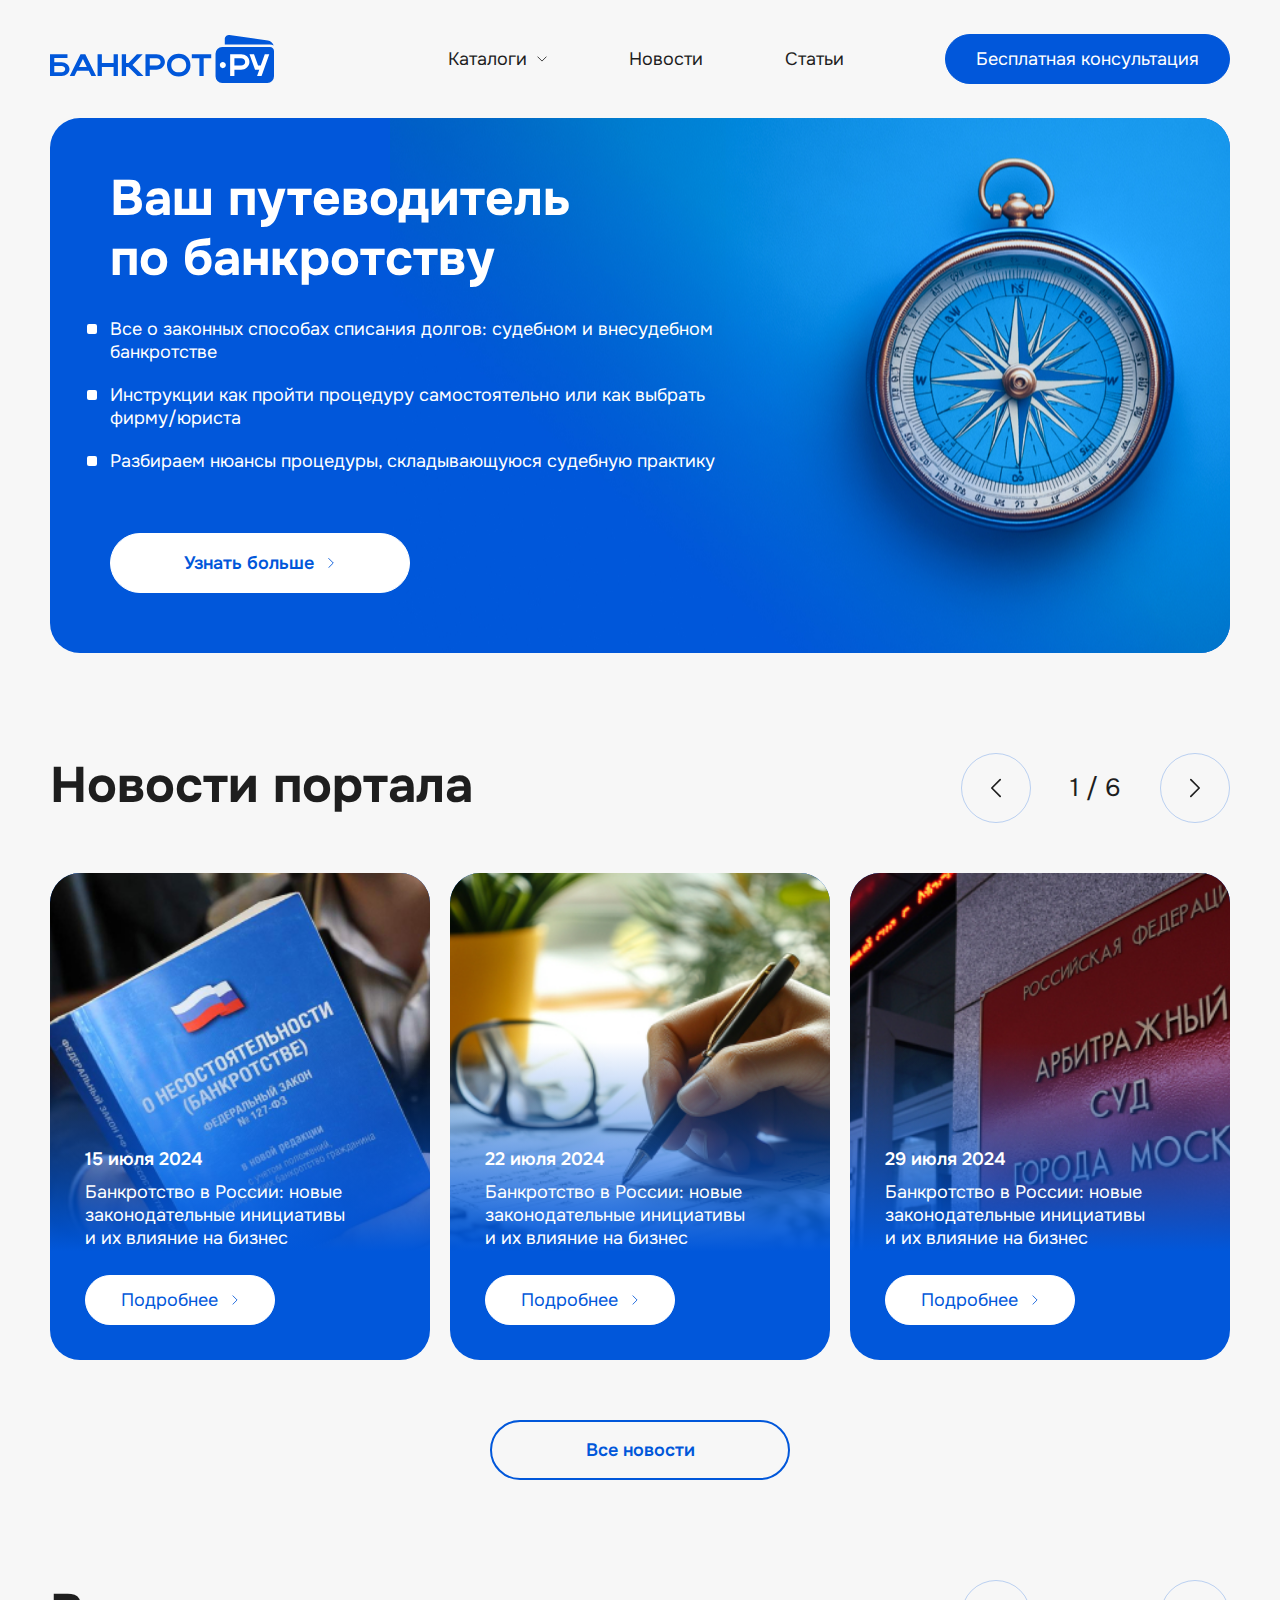
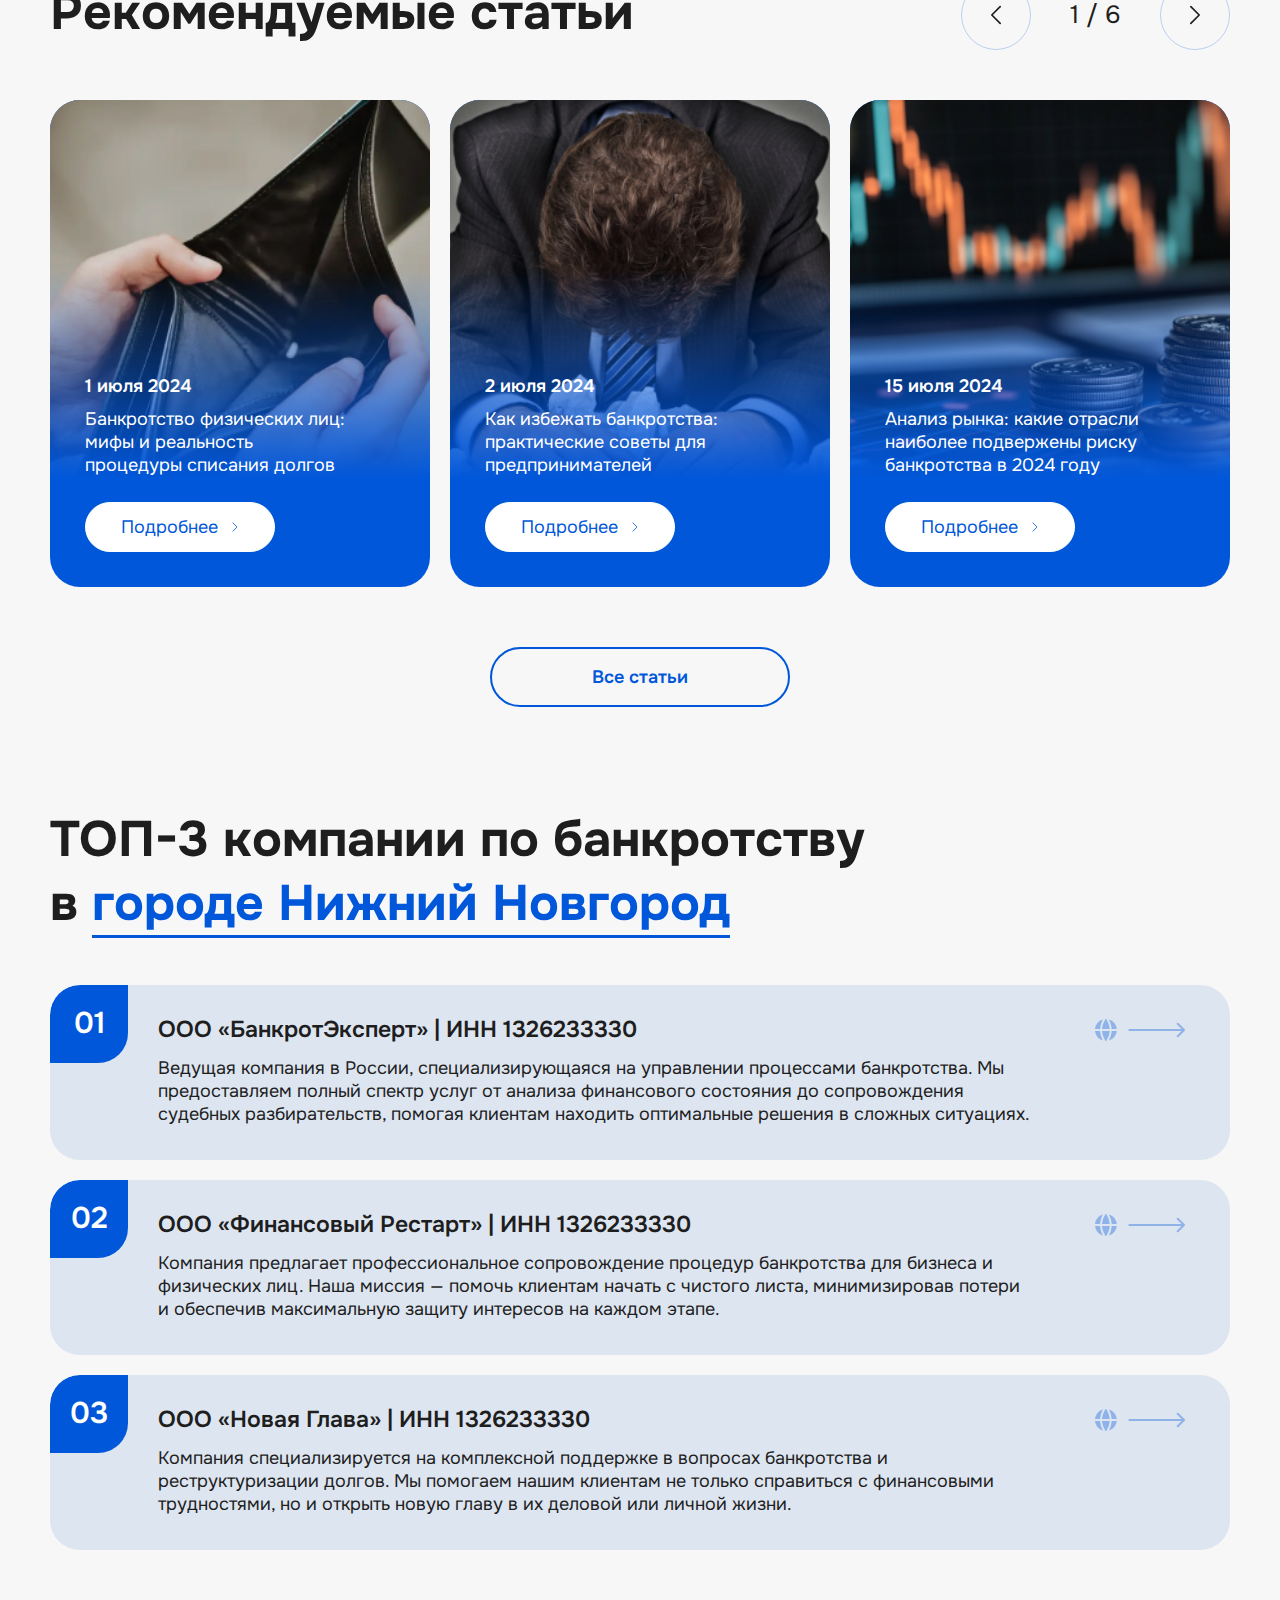
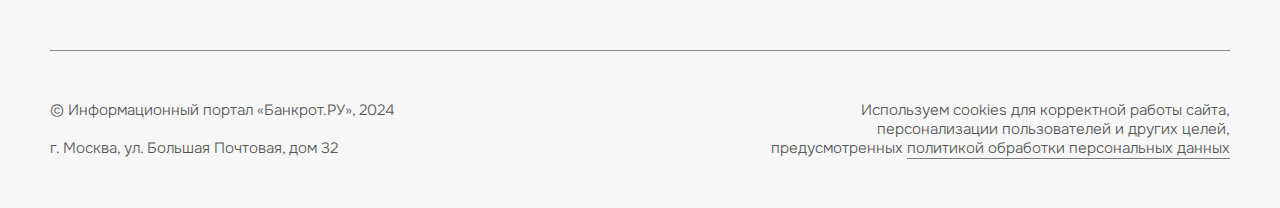
==== index.html @ 155f3187 "init: Initial commit" ====
<!DOCTYPE html>
<html lang="ru">

<head>
	<meta charset="UTF-8">
	<meta http-equiv="X-UA-Compatible" content="IE=edge">
	<meta name="viewport" content="width=device-width, initial-scale=1.0">
	<title>Банкрот РУ - Главная</title>
	<meta property="og:title" content="Банкрот РУ - Главная">
	<meta property="og:description" content="Описание">
	<meta property="og:url" content="/">
	<meta property="og:site_name" content="Банкрот РУ - Главная">
	<!-- favicon -->
	<link rel="apple-touch-icon" sizes="180x180" href="img/favicon/apple-touch-icon.png">
	<link rel="icon" type="image/png" sizes="32x32" href="img/favicon/favicon-32x32.png">
	<link rel="icon" type="image/png" sizes="16x16" href="img/favicon/favicon-16x16.png">
	<link rel="manifest" href="img/favicon/site.webmanifest">
	<link rel="mask-icon" href="img/favicon/safari-pinned-tab.svg" color="#5bbad5">
	<meta name="msapplication-TileColor" content="#ffffff">
	<meta name="theme-color" content="#ffffff">
	<!-- styles -->
	<link rel="stylesheet" href="css/vendor.min.css">
	<link rel="stylesheet" href="css/app.min.css">
</head>

<body>
	<!-- wrapper -->
	<div class="wrapper">
		<!-- header -->
		<header class="header" id="header">
			<div class="container">
				<div class="header__wrapper">
					<a href="index.html" class="header__logotype">
						<img src="img/logotype.svg" width="224" height="48" alt="БАНКРОТ РУ">
					</a>
					<nav class="nav header__nav">
						<ul class="nav__list">
							<li class="nav__item">
								<div class="nav__elem">
									<a href="#" class="nav__link">
										<span>Каталоги</span>
										<svg>
											<use xlink:href="img/sprite.svg#icon-caret"></use>
										</svg>
									</a>
									<div class="nav__dropdown">
										<ul class="nav__sublist">
											<li class="nav__subitem">
												<a href="#" class="nav__sublink">
													<span>Каталог фирм по банкротству</span>
													<svg>
														<use xlink:href="img/sprite.svg#icon-arrow-more"></use>
													</svg>
												</a>
											</li>
											<li class="nav__subitem">
												<a href="#" class="nav__sublink">
													<span>Каталог СРО по банкротству</span>
													<svg>
														<use xlink:href="img/sprite.svg#icon-arrow-more"></use>
													</svg>
												</a>
											</li>
											<li class="nav__subitem">
												<a href="#" class="nav__sublink">
													<span>Каталог арбитражных управляющих</span>
													<svg>
														<use xlink:href="img/sprite.svg#icon-arrow-more"></use>
													</svg>
												</a>
											</li>
										</ul>
									</div>
								</div>
							</li>
							<li class="nav__item ">
								<a href="news.html" class="nav__link">Новости</a>
							</li>
							<li class="nav__item ">
								<a href="articles.html" class="nav__link">Статьи</a>
							</li>
						</ul>
					</nav>
					<a href="#" class="header__btn btn btn--md">Бесплатная консультация</a>
					<button class="hamburger" id="hamburger-toggle" aria-label="Меню">
						<span class="hamburger__inner"></span>
						<span class="hamburger__inner"></span>
						<span class="hamburger__inner"></span>
					</button>
				</div>
			</div>
		</header>
		<!-- end of header -->
		<!-- content -->
		<div class="wrapper__content">
			<!-- main -->
			<section class="main" id="main">
				<div class="container">
					<div class="main__wrapper">
						<div class="main__body">
							<h1 class="main__heading">Ваш путеводитель <br>по банкротству</h1>
							<div class="main__list">
								<ul>
									<li>Все о законных способах списания долгов: судебном и внесудебном банкротстве</li>
									<li>Инструкции как пройти процедуру самостоятельно или как выбрать фирму/юриста</li>
									<li>Разбираем нюансы процедуры, складывающуюся судебную практику</li>
								</ul>
							</div>
							<a href="#" class="main__btn btn btn--white">
								<span>Узнать больше</span>
								<svg>
									<use xlink:href="img/sprite.svg#icon-arrow-next"></use>
								</svg>
							</a>
						</div>
						<picture class="main__bg">
							<img src="img/main-bg.jpg" alt="Image">
						</picture>
					</div>
				</div>
			</section>
			<!-- end of main -->
			<!-- portal news -->
			<section class="portal-news section-indent" id="portal-news">
				<div class="container">
					<div class="portal-news__slider">
						<div class="section-heading">
							<div class="section-heading__group">
								<h2 class="section-heading__title">Новости портала</h2>
							</div>
							<div class="section-heading__group">
								<div class="swiper-controls section-heading__controls">
									<button class="swiper-button-prev" aria-label="Назад">
										<svg class="swiper-button-icon">
											<use xlink:href="img/sprite.svg#icon-arrow-prev"></use>
										</svg>
									</button>
									<div class="swiper-pagination"></div>
									<button class="swiper-button-next" aria-label="Далее">
										<svg class="swiper-button-icon">
											<use xlink:href="img/sprite.svg#icon-arrow-next"></use>
										</svg>
									</button>
								</div>
							</div>
						</div>
						<div class="portal-news__slider-wrapper">
							<div class="swiper">
								<div class="swiper-wrapper">
									<div class="swiper-slide">
										<div class="portal-news-card portal-news__slide">
											<picture class="portal-news-card__img">
												<img src="img/news-01.jpg" alt="Image">
											</picture>
											<div class="portal-news-card__body">
												<span class="portal-news-card__date">15 июля 2024</span>
												<span class="portal-news-card__title">
													Банкротство в России: новые
													законодательные инициативы
													и их влияние на бизнес
												</span>
												<a href="#" class="portal-news-card__btn btn btn--md btn--white">
													<span>Подробнее</span>
													<svg>
														<use xlink:href="img/sprite.svg#icon-arrow-more"></use>
													</svg>
												</a>
											</div>
										</div>
									</div>
									<div class="swiper-slide">
										<div class="portal-news-card portal-news__slide">
											<picture class="portal-news-card__img">
												<img src="img/news-02.jpg" alt="Image">
											</picture>
											<div class="portal-news-card__body">
												<span class="portal-news-card__date">22 июля 2024</span>
												<span class="portal-news-card__title">
													Банкротство в России: новые
													законодательные инициативы
													и их влияние на бизнес
												</span>
												<a href="#" class="portal-news-card__btn btn btn--md btn--white">
													<span>Подробнее</span>
													<svg>
														<use xlink:href="img/sprite.svg#icon-arrow-more"></use>
													</svg>
												</a>
											</div>
										</div>
									</div>
									<div class="swiper-slide">
										<div class="portal-news-card portal-news__slide">
											<picture class="portal-news-card__img">
												<img src="img/news-03.jpg" alt="Image">
											</picture>
											<div class="portal-news-card__body">
												<span class="portal-news-card__date">29 июля 2024</span>
												<span class="portal-news-card__title">
													Банкротство в России: новые
													законодательные инициативы
													и их влияние на бизнес
												</span>
												<a href="#" class="portal-news-card__btn btn btn--md btn--white">
													<span>Подробнее</span>
													<svg>
														<use xlink:href="img/sprite.svg#icon-arrow-more"></use>
													</svg>
												</a>
											</div>
										</div>
									</div>
									<div class="swiper-slide">
										<div class="portal-news-card portal-news__slide">
											<picture class="portal-news-card__img">
												<img src="img/news-01.jpg" alt="Image">
											</picture>
											<div class="portal-news-card__body">
												<span class="portal-news-card__date">15 июля 2024</span>
												<span class="portal-news-card__title">
													Банкротство в России: новые
													законодательные инициативы
													и их влияние на бизнес
												</span>
												<a href="#" class="portal-news-card__btn btn btn--md btn--white">
													<span>Подробнее</span>
													<svg>
														<use xlink:href="img/sprite.svg#icon-arrow-more"></use>
													</svg>
												</a>
											</div>
										</div>
									</div>
									<div class="swiper-slide">
										<div class="portal-news-card portal-news__slide">
											<picture class="portal-news-card__img">
												<img src="img/news-02.jpg" alt="Image">
											</picture>
											<div class="portal-news-card__body">
												<span class="portal-news-card__date">22 июля 2024</span>
												<span class="portal-news-card__title">
													Банкротство в России: новые
													законодательные инициативы
													и их влияние на бизнес
												</span>
												<a href="#" class="portal-news-card__btn btn btn--md btn--white">
													<span>Подробнее</span>
													<svg>
														<use xlink:href="img/sprite.svg#icon-arrow-more"></use>
													</svg>
												</a>
											</div>
										</div>
									</div>
									<div class="swiper-slide">
										<div class="portal-news-card portal-news__slide">
											<picture class="portal-news-card__img">
												<img src="img/news-03.jpg" alt="Image">
											</picture>
											<div class="portal-news-card__body">
												<span class="portal-news-card__date">29 июля 2024</span>
												<span class="portal-news-card__title">
													Банкротство в России: новые
													законодательные инициативы
													и их влияние на бизнес
												</span>
												<a href="#" class="portal-news-card__btn btn btn--md btn--white">
													<span>Подробнее</span>
													<svg>
														<use xlink:href="img/sprite.svg#icon-arrow-more"></use>
													</svg>
												</a>
											</div>
										</div>
									</div>
								</div>
							</div>
						</div>
					</div>
					<a href="news.html" class="portal-news__more btn btn--border">Все новости</a>
				</div>
			</section>
			<!-- end of portal news -->
			<!-- portal news -->
			<section class="portal-news section-indent" id="portal-news">
				<div class="container">
					<div class="portal-news__slider">
						<div class="section-heading">
							<div class="section-heading__group">
								<h2 class="section-heading__title">Рекомендуемые статьи</h2>
							</div>
							<div class="section-heading__group">
								<div class="swiper-controls section-heading__controls">
									<button class="swiper-button-prev" aria-label="Назад">
										<svg class="swiper-button-icon">
											<use xlink:href="img/sprite.svg#icon-arrow-prev"></use>
										</svg>
									</button>
									<div class="swiper-pagination"></div>
									<button class="swiper-button-next" aria-label="Далее">
										<svg class="swiper-button-icon">
											<use xlink:href="img/sprite.svg#icon-arrow-next"></use>
										</svg>
									</button>
								</div>
							</div>
						</div>
						<div class="portal-news__slider-wrapper">
							<div class="swiper">
								<div class="swiper-wrapper">
									<div class="swiper-slide">
										<div class="portal-news-card portal-news__slide">
											<picture class="portal-news-card__img">
												<img src="img/articles-01.jpg" alt="Image">
											</picture>
											<div class="portal-news-card__body">
												<span class="portal-news-card__date">1 июля 2024</span>
												<span class="portal-news-card__title">
													Банкротство физических лиц:
													мифы и реальность процедуры
													списания долгов
												</span>
												<a href="#" class="portal-news-card__btn btn btn--md btn--white">
													<span>Подробнее</span>
													<svg>
														<use xlink:href="img/sprite.svg#icon-arrow-more"></use>
													</svg>
												</a>
											</div>
										</div>
									</div>
									<div class="swiper-slide">
										<div class="portal-news-card portal-news__slide">
											<picture class="portal-news-card__img">
												<img src="img/articles-02.jpg" alt="Image">
											</picture>
											<div class="portal-news-card__body">
												<span class="portal-news-card__date">2 июля 2024</span>
												<span class="portal-news-card__title">
													Как избежать банкротства:
													практические советы для
													предпринимателей
												</span>
												<a href="#" class="portal-news-card__btn btn btn--md btn--white">
													<span>Подробнее</span>
													<svg>
														<use xlink:href="img/sprite.svg#icon-arrow-more"></use>
													</svg>
												</a>
											</div>
										</div>
									</div>
									<div class="swiper-slide">
										<div class="portal-news-card portal-news__slide">
											<picture class="portal-news-card__img">
												<img src="img/articles-03.jpg" alt="Image">
											</picture>
											<div class="portal-news-card__body">
												<span class="portal-news-card__date">15 июля 2024</span>
												<span class="portal-news-card__title">
													Анализ рынка: какие отрасли
													наиболее подвержены риску
													банкротства в 2024 году
												</span>
												<a href="#" class="portal-news-card__btn btn btn--md btn--white">
													<span>Подробнее</span>
													<svg>
														<use xlink:href="img/sprite.svg#icon-arrow-more"></use>
													</svg>
												</a>
											</div>
										</div>
									</div>
									<div class="swiper-slide">
										<div class="portal-news-card portal-news__slide">
											<picture class="portal-news-card__img">
												<img src="img/articles-01.jpg" alt="Image">
											</picture>
											<div class="portal-news-card__body">
												<span class="portal-news-card__date">1 июля 2024</span>
												<span class="portal-news-card__title">
													Банкротство физических лиц:
													мифы и реальность процедуры
													списания долгов
												</span>
												<a href="#" class="portal-news-card__btn btn btn--md btn--white">
													<span>Подробнее</span>
													<svg>
														<use xlink:href="img/sprite.svg#icon-arrow-more"></use>
													</svg>
												</a>
											</div>
										</div>
									</div>
									<div class="swiper-slide">
										<div class="portal-news-card portal-news__slide">
											<picture class="portal-news-card__img">
												<img src="img/articles-02.jpg" alt="Image">
											</picture>
											<div class="portal-news-card__body">
												<span class="portal-news-card__date">2 июля 2024</span>
												<span class="portal-news-card__title">
													Как избежать банкротства:
													практические советы для
													предпринимателей
												</span>
												<a href="#" class="portal-news-card__btn btn btn--md btn--white">
													<span>Подробнее</span>
													<svg>
														<use xlink:href="img/sprite.svg#icon-arrow-more"></use>
													</svg>
												</a>
											</div>
										</div>
									</div>
									<div class="swiper-slide">
										<div class="portal-news-card portal-news__slide">
											<picture class="portal-news-card__img">
												<img src="img/articles-03.jpg" alt="Image">
											</picture>
											<div class="portal-news-card__body">
												<span class="portal-news-card__date">15 июля 2024</span>
												<span class="portal-news-card__title">
													Анализ рынка: какие отрасли
													наиболее подвержены риску
													банкротства в 2024 году
												</span>
												<a href="#" class="portal-news-card__btn btn btn--md btn--white">
													<span>Подробнее</span>
													<svg>
														<use xlink:href="img/sprite.svg#icon-arrow-more"></use>
													</svg>
												</a>
											</div>
										</div>
									</div>
								</div>
							</div>
						</div>
					</div>
					<a href="articles.html" class="portal-news__more btn btn--border">Все статьи</a>
				</div>
			</section>
			<!-- end of portal news -->
			<!-- top companies -->
			<section class="top-companies section-indent" id="top-companies">
				<div class="container">
					<div class="section-heading">
						<div class="section-heading__group">
							<h2 class="section-heading__title">ТОП-3 компании по банкротству <br>в <a href="#">городе Нижний Новгород</a></h2>
						</div>
						<div class="section-heading__group"></div>
					</div>
					<div class="top-companies__wrapper">
						<a href="#" class="top-companies-card top-companies__item">
							<div class="top-companies-card__body">
								<span class="top-companies-card__title">ООО «БанкротЭксперт» | ИНН 1326233330</span>
								<span class="top-companies-card__description">
									Ведущая компания в России, специализирующаяся на управлении процессами банкротства.
									Мы предоставляем полный спектр услуг от анализа финансового состояния до сопровождения
									судебных разбирательств, помогая клиентам находить оптимальные решения в сложных ситуациях.
								</span>
							</div>
							<svg class="top-companies-card__view">
								<use xlink:href="img/sprite.svg#icon-globe-link"></use>
							</svg>
						</a>
						<a href="#" class="top-companies-card top-companies__item">
							<div class="top-companies-card__body">
								<span class="top-companies-card__title">ООО «Финансовый Рестарт» | ИНН 1326233330</span>
								<span class="top-companies-card__description">
									Компания предлагает профессиональное сопровождение процедур банкротства для бизнеса
									и физических лиц. Наша миссия — помочь клиентам начать с чистого листа, минимизировав
									потери и обеспечив максимальную защиту интересов на каждом этапе.
								</span>
							</div>
							<svg class="top-companies-card__view">
								<use xlink:href="img/sprite.svg#icon-globe-link"></use>
							</svg>
						</a>
						<a href="#" class="top-companies-card top-companies__item">
							<div class="top-companies-card__body">
								<span class="top-companies-card__title">ООО «Новая Глава» | ИНН 1326233330</span>
								<span class="top-companies-card__description">
									Компания специализируется на комплексной поддержке в вопросах банкротства
									и реструктуризации долгов. Мы помогаем нашим клиентам не только справиться
									с финансовыми трудностями, но и открыть новую главу в их деловой или личной жизни.
								</span>
							</div>
							<svg class="top-companies-card__view">
								<use xlink:href="img/sprite.svg#icon-globe-link"></use>
							</svg>
						</a>
					</div>
				</div>
			</section>
			<!-- end of top companies -->
		</div>
		<!-- end of content -->
		<!-- footer -->
		<footer class="footer" id="footer">
			<div class="container">
				<div class="footer__wrapper">
					<div class="footer__left">
						<p class="footer__copyright">© Информационный портал «Банкрот.РУ», 2024</p>
						<address class="footer__copyright">г. Москва, ул. Большая Почтовая, дом 32</address>
					</div>
					<div class="footer__right">
						<p class="footer__copyright">
							Используем cookies для корректной работы сайта,<br>
							персонализации пользователей и других целей,<br>
							предусмотренных <a href="#">политикой обработки персональных данных</a>
						</p>
					</div>
				</div>
			</div>
		</footer>
		<!-- end of footer -->
	</div>
	<!-- end of wrapper -->
	<!-- menu -->
	<div class="menu" id="menu">
		<div class="menu__wrap">
			<div class="menu__top">
				<picture class="menu__logotype">
					<img src="img/logotype-white.svg" width="141" height="30" alt="БАНКРОТ РУ">
				</picture>
				<button class="menu__close" aria-label="Закрыть">
					<svg>
						<use xlink:href="img/sprite.svg#icon-close"></use>
					</svg>
				</button>
			</div>
			<nav class="menu-nav menu__nav">
				<ul class="menu-nav__list">
					<li class="menu-nav__item">
						<div class="menu-nav__elem">
							<a href="#" class="menu-nav__link">Каталоги</a>
							<div class="menu-nav__dropdown">
								<ul class="menu-nav__sublist">
									<li class="menu-nav__subitem">
										<a href="#" class="menu-nav__sublink">Каталог фирм по банкротству </a>
									</li>
									<li class="menu-nav__subitem">
										<a href="#" class="menu-nav__sublink">Каталог СРО по банкротству</a>
									</li>
									<li class="menu-nav__subitem">
										<a href="#" class="menu-nav__sublink">Каталог арбитражных управляющих</a>
									</li>
								</ul>
							</div>
						</div>
					</li>
					<li class="menu-nav__item ">
						<a href="news.html" class="menu-nav__link">Новости</a>
					</li>
					<li class="menu-nav__item ">
						<a href="articles.html" class="menu-nav__link">Статьи</a>
					</li>
				</ul>
			</nav>
			<a href="#" class="menu__btn btn btn--border-white">Бесплатная консультация</a>
		</div>
	</div>
	<!-- end of menu -->
	<!-- scripts -->
	<script src="js/vendor.min.js"></script>
	<script src="js/app.min.js"></script>
</body>

</html>
---- css/app.min.css ----
body {
  position: relative;
  overflow-x: hidden;
  font-family: "Onest", sans-serif;
  font-size: 16px;
  line-height: 1.25;
  color: #1E1E1E;
  background: #F7F7F7;
}

ul,
ol,
li {
  display: block;
  padding: 0;
  margin: 0;
  list-style: none;
}

h1, h2, h3, h4, h5, h6 {
  margin: 0;
  font-weight: normal;
  line-height: 1.25;
}

p {
  margin: 0;
}

address {
  margin: 0;
}

a {
  display: inline-block;
  color: #1E1E1E;
  text-decoration: none;
  -webkit-transition: all 0.25s ease-in-out;
  transition: all 0.25s ease-in-out;
}
a:hover {
  text-decoration: none;
  color: #1E1E1E;
}
a:active {
  color: #1E1E1E;
}

input[type=number] {
  -moz-appearance: textfield;
}
input[type=number]::-webkit-outer-spin-button, input[type=number]::-webkit-inner-spin-button {
  display: none;
  -webkit-appearance: none;
          appearance: none;
  margin: 0;
}

picture {
  display: block;
}

img {
  max-width: 100%;
}

svg {
  -webkit-transition: all 0.25s ease-in-out;
  transition: all 0.25s ease-in-out;
}

.btn {
  display: -webkit-box;
  display: -ms-flexbox;
  display: flex;
  -webkit-box-align: center;
      -ms-flex-align: center;
          align-items: center;
  -webkit-box-pack: center;
      -ms-flex-pack: center;
          justify-content: center;
  padding: 17.5px 30px;
  width: -webkit-fit-content;
  width: -moz-fit-content;
  width: fit-content;
  font-size: 18px;
  font-weight: 600;
  line-height: 1.2777777778;
  text-align: center;
  color: #FFFFFF;
  background: #0157DA;
  border: 1px solid #0157DA;
  border-radius: 1000px;
  -webkit-transition: all 0.25s ease-in-out;
  transition: all 0.25s ease-in-out;
}
.btn > svg {
  min-width: 10px;
  width: 10px;
  height: 10px;
  color: #FFFFFF;
}
.btn > * + * {
  margin-left: 12px;
}
.btn:focus {
  outline: none;
}
.btn:hover {
  color: #FFFFFF;
}
.btn--md {
  padding: 12.5px 30px;
  font-weight: normal;
}
.btn--white {
  color: #0157DA;
  background: #FFFFFF;
  border-color: #FFFFFF;
}
.btn--white > svg {
  color: #0157DA;
}
.btn--white:hover {
  color: #0157DA;
}
.btn--border {
  padding: 16.5px 30px;
  color: #0157DA;
  background: transparent;
  border: 2px solid #0157DA;
}
.btn--border:hover {
  color: #0157DA;
}
.btn--border-white {
  color: #FFFFFF;
  background: transparent;
  border: 1px solid #FFFFFF;
}
.btn--border-white:hover {
  color: #FFFFFF;
}
@media screen and (hover: hover) {
  .btn--border:hover {
    color: #FFFFFF;
    background: #0157DA;
    border-color: #0157DA;
  }
  .btn--border:hover > svg {
    color: #FFFFFF;
  }
}
@media screen and (max-width: 767px) {
  .btn:not(.btn--md) {
    padding: 16px 30px;
  }
}

.c-search-trigger__btn {
  display: -webkit-box;
  display: -ms-flexbox;
  display: flex;
  -webkit-box-align: center;
      -ms-flex-align: center;
          align-items: center;
  padding: 0;
  width: -webkit-fit-content;
  width: -moz-fit-content;
  width: fit-content;
  font-size: 16px;
  font-weight: 300;
  opacity: 0.5;
  color: #FFFFFF;
  background: transparent;
  border: none;
  border-radius: 0;
  -webkit-transition: all 0.25s ease-in-out;
  transition: all 0.25s ease-in-out;
}
.c-search-trigger__btn > svg {
  min-width: 24px;
  width: 24px;
  height: 24px;
  color: #FFFFFF;
}
.c-search-trigger__btn > * + * {
  margin-left: 2px;
}
.c-search-trigger__btn:focus {
  outline: none;
}
.c-search-trigger__btn:hover {
  color: #FFFFFF;
}
@media screen and (hover: hover) {
  .c-search-trigger__btn:hover {
    opacity: 1;
  }
}
@media screen and (min-width: 1200px) and (max-width: 1919px) {
  .c-search-trigger__btn {
    font-size: 12px;
  }
  .c-search-trigger__btn > svg {
    min-width: 16px;
    width: 16px;
    height: 16px;
  }
}
@media screen and (min-width: 768px) and (max-width: 1199px) {
  .c-search-trigger__btn {
    font-size: 24px;
    line-height: 1.1666666667;
  }
  .c-search-trigger__btn > * + * {
    margin-left: 12px;
  }
}
@media screen and (max-width: 767px) {
  .c-search-trigger__btn {
    line-height: 1.125;
  }
  .c-search-trigger__btn > svg {
    min-width: 16px;
    width: 16px;
    height: 16px;
  }
  .c-search-trigger__btn > * + * {
    margin-left: 12px;
  }
}

.c-sort.is--active .c-sort__trigger {
  color: #0157DA;
  background: rgba(1, 87, 218, 0.15);
}
.c-sort.is--active .c-sort__trigger > svg {
  color: #0157DA;
}
.c-sort__trigger {
  display: -webkit-box;
  display: -ms-flexbox;
  display: flex;
  -webkit-box-align: center;
      -ms-flex-align: center;
          align-items: center;
  -webkit-box-pack: center;
      -ms-flex-pack: center;
          justify-content: center;
  padding: 13.5px 30px;
  font-size: 18px;
  font-weight: 500;
  line-height: 1.2777777778;
  color: #1E1E1E;
  background: #E9E7E7;
  border: none;
  border-radius: 100px;
  -webkit-transition: all 0.25s ease-in-out;
  transition: all 0.25s ease-in-out;
}
.c-sort__trigger > svg {
  min-width: 20px;
  width: 20px;
  height: 20px;
  color: #1E1E1E;
}
.c-sort__trigger > * + * {
  margin-left: 12px;
}
.c-sort__trigger:focus {
  outline: none;
}
@media screen and (hover: hover) {
  .c-sort__trigger:hover {
    color: #0157DA;
    background: rgba(1, 87, 218, 0.15);
  }
  .c-sort__trigger:hover > svg {
    color: #0157DA;
  }
}
@media screen and (max-width: 767px) {
  .c-sort__trigger {
    padding: 10px 23px;
    font-size: 16px;
    line-height: 1.25;
  }
  .c-sort__trigger > * + * {
    margin-left: 10px;
  }
}

.pagination__list {
  display: -webkit-box;
  display: -ms-flexbox;
  display: flex;
  -webkit-box-align: center;
      -ms-flex-align: center;
          align-items: center;
  width: -webkit-fit-content;
  width: -moz-fit-content;
  width: fit-content;
}
@media screen and (max-width: 767px) {
  .pagination__list {
    width: 100%;
  }
}
.pagination__item.is--active .pagination__btn {
  color: #1E1E1E;
}
@media screen and (max-width: 767px) {
  .pagination__item:first-child {
    margin-right: auto;
  }
  .pagination__item:first-child + .pagination__item {
    margin-left: 0;
  }
}
.pagination__item + .pagination__item {
  margin-left: 40px;
}
@media screen and (max-width: 767px) {
  .pagination__item + .pagination__item {
    margin-left: 30px;
  }
  .pagination__item + .pagination__item:last-child {
    margin-left: auto;
  }
}
.pagination__btn {
  display: -webkit-box;
  display: -ms-flexbox;
  display: flex;
  -webkit-box-align: center;
      -ms-flex-align: center;
          align-items: center;
  -webkit-box-pack: center;
      -ms-flex-pack: center;
          justify-content: center;
  padding: 0;
  font-size: 25px;
  font-weight: normal;
  line-height: 1.5;
  color: rgba(30, 30, 30, 0.25);
  background: transparent;
  border: none;
  border-radius: 0;
  -webkit-transition: all 0.25s ease-in-out;
  transition: all 0.25s ease-in-out;
}
.pagination__btn > svg {
  min-width: 10px;
  width: 10px;
  height: 20px;
  color: #1E1E1E;
}
.pagination__btn:focus {
  outline: none;
}
.pagination__btn--circle {
  min-width: 70px;
  width: 70px;
  height: 70px;
  border: 1px solid rgba(1, 87, 218, 0.25);
  border-radius: 50%;
}
@media screen and (hover: hover) {
  .pagination__btn:hover {
    color: #1E1E1E;
  }
  .pagination__btn--circle:hover {
    border-color: #0157DA;
  }
}
@media screen and (max-width: 767px) {
  .pagination__btn {
    font-size: 18px;
  }
}
@media screen and (min-width: 360px) and (max-width: 767px) {
  .pagination__btn--circle {
    min-width: 54px;
    width: 54px;
    height: 54px;
  }
}
@media screen and (max-width: 359px) {
  .pagination__btn > svg {
    min-width: 8px;
    width: 8px;
    height: 16px;
  }
  .pagination__btn--circle {
    min-width: 40px;
    width: 40px;
    height: 40px;
  }
}

.tags__list {
  display: -webkit-box;
  display: -ms-flexbox;
  display: flex;
  -ms-flex-wrap: wrap;
      flex-wrap: wrap;
  gap: 14px;
}
@media screen and (max-width: 767px) {
  .tags__list {
    gap: 4px;
  }
}
.tags__item.is--active .tags__btn {
  color: #FFFFFF;
  background: #0157DA;
}
.tags__item.is--active .tags__btn:hover {
  color: #FFFFFF;
}
.tags__btn {
  display: block;
  padding: 7.5px 28px;
  width: -webkit-fit-content;
  width: -moz-fit-content;
  width: fit-content;
  font-size: 18px;
  font-weight: normal;
  line-height: 1.2777777778;
  text-align: center;
  color: #0157DA;
  background: transparent;
  border: 1px solid #0157DA;
  border-radius: 100px;
}
.tags__btn:hover {
  color: #0157DA;
}
@media screen and (hover: hover) {
  .tags__btn:hover {
    color: #FFFFFF;
    background: #0157DA;
  }
}
@media screen and (max-width: 767px) {
  .tags__btn {
    padding: 4.5px 15px;
    font-size: 15px;
    line-height: 1.2666666667;
  }
}

.header {
  position: relative;
  z-index: 600;
}
.header__wrapper {
  display: -webkit-box;
  display: -ms-flexbox;
  display: flex;
  -webkit-box-align: center;
      -ms-flex-align: center;
          align-items: center;
  -webkit-box-pack: justify;
      -ms-flex-pack: justify;
          justify-content: space-between;
  padding: 34px 0;
}
@media screen and (min-width: 768px) and (max-width: 1199px) {
  .header__wrapper {
    padding: 31px 0;
  }
}
@media screen and (max-width: 767px) {
  .header__wrapper {
    padding: 20px 0;
  }
}
.header__logotype {
  display: block;
  min-width: 224px;
  width: 224px;
  height: 48px;
}
.header__logotype img {
  display: block;
  width: 100%;
  height: 100%;
  -o-object-fit: contain;
     object-fit: contain;
}
@media screen and (max-width: 767px) {
  .header__logotype {
    min-width: 141px;
    width: 141px;
    height: 30px;
  }
}
.header__nav {
  margin-left: auto;
}
@media screen and (max-width: 1199px) {
  .header__nav {
    display: none;
  }
}
.header__btn {
  margin-left: 80px;
}
@media screen and (max-width: 1199px) {
  .header__btn {
    margin-left: auto;
  }
}
@media screen and (max-width: 767px) {
  .header__btn {
    display: none;
  }
}

.nav__list {
  display: -webkit-box;
  display: -ms-flexbox;
  display: flex;
  -webkit-box-align: center;
      -ms-flex-align: center;
          align-items: center;
  width: -webkit-fit-content;
  width: -moz-fit-content;
  width: fit-content;
}
.nav__elem {
  position: relative;
  z-index: 1;
}
.nav__elem.is--active .nav__link {
  color: #FFFFFF;
  background: #1E1E1E;
}
.nav__elem.is--active .nav__link > svg {
  color: #FFFFFF;
  -webkit-transform: rotate(180deg);
      -ms-transform: rotate(180deg);
          transform: rotate(180deg);
}
.nav__elem.is--active .nav__dropdown {
  visibility: visible;
  opacity: 1;
  -webkit-transform: scale(1) translateY(0);
      -ms-transform: scale(1) translateY(0);
          transform: scale(1) translateY(0);
  pointer-events: all;
}
.nav__item.is--active .nav__link {
  color: #FFFFFF;
  background: #1E1E1E;
}
.nav__item.is--active .nav__link > svg {
  color: #FFFFFF;
}
.nav__item + .nav__item {
  margin-left: 40px;
}
.nav__link {
  display: -webkit-box;
  display: -ms-flexbox;
  display: flex;
  -webkit-box-align: center;
      -ms-flex-align: center;
          align-items: center;
  padding: 6.5px 21px;
  width: -webkit-fit-content;
  width: -moz-fit-content;
  width: fit-content;
  font-size: 18px;
  font-weight: normal;
  line-height: 1.2777777778;
  text-align: center;
  border-radius: 100px;
}
.nav__link > svg {
  min-width: 10px;
  width: 10px;
  height: 10px;
  color: #1E1E1E;
  -webkit-transition: all 0.25s ease-in-out, -webkit-transform 0.5s cubic-bezier(0.16, 1, 0.3, 1);
  transition: all 0.25s ease-in-out, -webkit-transform 0.5s cubic-bezier(0.16, 1, 0.3, 1);
  transition: all 0.25s ease-in-out, transform 0.5s cubic-bezier(0.16, 1, 0.3, 1);
  transition: all 0.25s ease-in-out, transform 0.5s cubic-bezier(0.16, 1, 0.3, 1), -webkit-transform 0.5s cubic-bezier(0.16, 1, 0.3, 1);
}
.nav__link > * + * {
  margin-left: 10px;
}
@media screen and (hover: hover) {
  .nav__link:hover {
    color: #FFFFFF;
    background: #1E1E1E;
  }
  .nav__link:hover > svg {
    color: #FFFFFF;
  }
}
.nav__dropdown {
  position: absolute;
  top: calc(100% + 10px);
  left: 0;
  z-index: 100;
  -webkit-transform: scale(0.99) translateY(-0.7em);
      -ms-transform: scale(0.99) translateY(-0.7em);
          transform: scale(0.99) translateY(-0.7em);
  display: block;
  overflow: hidden;
  visibility: hidden;
  opacity: 0;
  -webkit-transform-origin: top;
      -ms-transform-origin: top;
          transform-origin: top;
  padding: 12.5px 0;
  min-width: -webkit-max-content;
  min-width: -moz-max-content;
  min-width: max-content;
  width: 100%;
  background: #F7F7F7;
  border-radius: 15px;
  -webkit-box-shadow: 0px 4px 20px 0px rgba(0, 0, 0, 0.2);
          box-shadow: 0px 4px 20px 0px rgba(0, 0, 0, 0.2);
  -webkit-transition: all 0.5s cubic-bezier(0.16, 1, 0.3, 1);
  transition: all 0.5s cubic-bezier(0.16, 1, 0.3, 1);
  pointer-events: none;
  will-change: opacity, transform;
}
.nav__sublink {
  display: -webkit-box;
  display: -ms-flexbox;
  display: flex;
  -webkit-box-align: center;
      -ms-flex-align: center;
          align-items: center;
  padding: 7.5px 21px;
  width: -webkit-fit-content;
  width: -moz-fit-content;
  width: fit-content;
  font-size: 18px;
  font-weight: normal;
  line-height: 1.2777777778;
}
.nav__sublink > svg {
  min-width: 5px;
  width: 5px;
  height: 10px;
  color: #1E1E1E;
}
.nav__sublink > * + * {
  margin-left: 12px;
}
@media screen and (hover: hover) {
  .nav__sublink:hover {
    color: #0157DA;
  }
  .nav__sublink:hover > svg {
    color: #0157DA;
  }
}

.hamburger {
  position: relative;
  z-index: 1;
  display: block;
  margin-left: 20px;
  padding: 0;
  min-width: 60px;
  width: 60px;
  height: 32px;
  font-size: 0;
  background: transparent;
  border: none;
  border-radius: 0;
  -webkit-transition: all 0.25s ease-in-out;
  transition: all 0.25s ease-in-out;
}
.hamburger:focus {
  outline: none;
}
@media screen and (min-width: 1200px) {
  .hamburger {
    display: none;
  }
}
@media screen and (max-width: 767px) {
  .hamburger {
    min-width: 32px;
    width: 32px;
  }
}
.hamburger__inner {
  position: absolute;
  left: 7.5px;
  z-index: 1;
  display: block;
  width: 45px;
  height: 2px;
  background: #0157DA;
  border-radius: 2px;
  -webkit-transition: all 0.25s ease-in-out;
  transition: all 0.25s ease-in-out;
}
.hamburger__inner:first-child {
  top: 9px;
}
.hamburger__inner:nth-child(2) {
  top: 16px;
}
.hamburger__inner:last-child {
  top: 23px;
}
@media screen and (max-width: 767px) {
  .hamburger__inner {
    left: 4px;
    width: 24px;
  }
}

.footer {
  position: relative;
  z-index: 1;
  margin-top: 100px;
}
@media screen and (max-width: 767px) {
  .footer {
    margin-top: 80px;
  }
}
.footer__wrapper {
  display: -webkit-box;
  display: -ms-flexbox;
  display: flex;
  -webkit-box-pack: justify;
      -ms-flex-pack: justify;
          justify-content: space-between;
  padding: 50px 0;
  border-top: 1px solid rgba(30, 30, 30, 0.5);
}
@media screen and (max-width: 1023px) {
  .footer__wrapper {
    -webkit-box-orient: vertical;
    -webkit-box-direction: normal;
        -ms-flex-direction: column;
            flex-direction: column;
  }
}
@media screen and (max-width: 1023px) {
  .footer__left {
    width: 100%;
  }
}
@media screen and (min-width: 1024px) {
  .footer__right {
    margin-left: 40px;
    text-align: right;
  }
  .footer__right .footer__copyright {
    margin-left: auto;
  }
}
@media screen and (max-width: 1023px) {
  .footer__right {
    margin-top: 40px;
    width: 100%;
  }
}
.footer__copyright {
  display: block;
  width: -webkit-fit-content;
  width: -moz-fit-content;
  width: fit-content;
  font-size: 15px;
  font-weight: 300;
  line-height: 1.2666666667;
  opacity: 0.75;
}
.footer__copyright a {
  display: inline;
  border-bottom: 1px solid rgba(30, 30, 30, 0.75);
}
@media screen and (max-width: 767px) {
  .footer__copyright {
    font-size: 13px;
    line-height: 1.3076923077;
  }
}
.footer__copyright + .footer__copyright {
  margin-top: 19px;
}
@media screen and (max-width: 767px) {
  .footer__copyright + .footer__copyright {
    margin-top: 9px;
  }
}

.menu {
  position: fixed;
  top: 0;
  right: 0;
  bottom: 0;
  z-index: 610;
  -webkit-transform: translate(104%, 0);
      -ms-transform: translate(104%, 0);
          transform: translate(104%, 0);
  display: block;
  overflow-x: hidden;
  overflow-y: auto;
  max-height: 100dvh;
  width: 100%;
  color: #FFFFFF;
  background: #0157DA;
  visibility: hidden;
  pointer-events: none;
  -webkit-transition: all 0.25s ease-in-out;
  transition: all 0.25s ease-in-out;
}
.menu.is--active {
  -webkit-transform: translate(0, 0);
      -ms-transform: translate(0, 0);
          transform: translate(0, 0);
  visibility: visible;
  pointer-events: auto;
}
.menu.is--active .menu__top, .menu.is--active .menu__nav, .menu.is--active .menu__btn {
  opacity: 1;
  -webkit-transition: all 0.25s ease-in-out, opacity 0.25s ease-in-out 0.15s;
  transition: all 0.25s ease-in-out, opacity 0.25s ease-in-out 0.15s;
}
@media screen and (min-width: 1200px) {
  .menu {
    display: none;
  }
}
@media screen and (min-width: 768px) and (max-width: 1199px) {
  .menu {
    max-width: 414px;
  }
}
.menu__wrap {
  display: -webkit-box;
  display: -ms-flexbox;
  display: flex;
  -webkit-box-orient: vertical;
  -webkit-box-direction: normal;
      -ms-flex-direction: column;
          flex-direction: column;
  padding: 0 20px 40px;
  min-height: 100dvh;
}
.menu__top {
  display: -webkit-box;
  display: -ms-flexbox;
  display: flex;
  -webkit-box-align: center;
      -ms-flex-align: center;
          align-items: center;
  -webkit-box-pack: justify;
      -ms-flex-pack: justify;
          justify-content: space-between;
  margin-bottom: 23px;
  padding: 20px 0;
  opacity: 0;
  -webkit-transition: all 0.25s ease-in-out;
  transition: all 0.25s ease-in-out;
}
@media screen and (max-width: 767px) {
  .menu__top {
    margin-bottom: 47px;
    padding: 18.5px 0;
  }
}
.menu__logotype {
  display: block;
  overflow: hidden;
  min-width: 141px;
  width: 141px;
  height: 30px;
}
.menu__logotype img {
  display: block;
  width: 100%;
  height: 100%;
  -o-object-fit: contain;
     object-fit: contain;
}
@media screen and (min-width: 768px) {
  .menu__logotype {
    display: none;
  }
}
.menu__close {
  display: -webkit-box;
  display: -ms-flexbox;
  display: flex;
  -webkit-box-align: center;
      -ms-flex-align: center;
          align-items: center;
  -webkit-box-pack: center;
      -ms-flex-pack: center;
          justify-content: center;
  margin-left: auto;
  padding: 0;
  min-width: 35px;
  width: 35px;
  height: 35px;
  font-size: 0;
  background: #FFFFFF;
  border: none;
  border-radius: 6px;
  -webkit-transition: all 0.25s ease-in-out;
  transition: all 0.25s ease-in-out;
}
.menu__close > svg {
  min-width: 17px;
  width: 17px;
  height: 17px;
  color: #0157DA;
}
.menu__close:focus {
  outline: none;
}
.menu__nav {
  opacity: 0;
  -webkit-transition: all 0.25s ease-in-out;
  transition: all 0.25s ease-in-out;
}
.menu__btn {
  margin-top: 40px;
  width: 100%;
  opacity: 0;
  -webkit-transition: all 0.25s ease-in-out;
  transition: all 0.25s ease-in-out;
}
@media screen and (min-width: 768px) {
  .menu__btn {
    display: none;
  }
}

.menu-nav__item.is--active .menu-nav__link {
  border-color: #FFFFFF;
}
.menu-nav__item + .menu-nav__item {
  margin-top: 40px;
}
.menu-nav__link {
  display: block;
  margin: 0 auto;
  width: -webkit-fit-content;
  width: -moz-fit-content;
  width: fit-content;
  font-size: 22px;
  font-weight: bold;
  line-height: 1.2727272727;
  text-transform: uppercase;
  text-align: center;
  color: #FFFFFF;
  border-bottom: 2px solid transparent;
}
.menu-nav__link:hover {
  color: #FFFFFF;
}
@media screen and (max-width: 767px) {
  .menu-nav__link {
    font-size: 18px;
    line-height: 1.2777777778;
  }
}
.menu-nav__dropdown {
  margin-top: 25px;
}
.menu-nav__subitem + .menu-nav__subitem {
  margin-top: 20px;
}
@media screen and (max-width: 767px) {
  .menu-nav__subitem + .menu-nav__subitem {
    margin-top: 25px;
  }
}
.menu-nav__sublink {
  display: block;
  margin: 0 auto;
  width: -webkit-fit-content;
  width: -moz-fit-content;
  width: fit-content;
  font-size: 18px;
  font-weight: normal;
  line-height: 1.1111111111;
  text-align: center;
  color: #FFFFFF;
  opacity: 0.7;
}
.menu-nav__sublink:hover {
  color: #FFFFFF;
}
@media screen and (max-width: 767px) {
  .menu-nav__sublink {
    font-size: 16px;
    line-height: 1;
  }
}

.container {
  margin: 0 auto;
  padding: 0 100px;
  max-width: 1720px;
  width: 100%;
}
@media screen and (min-width: 1024px) and (max-width: 1399px) {
  .container {
    padding: 0 50px;
  }
}
@media screen and (min-width: 768px) and (max-width: 1023px) {
  .container {
    padding: 0 30px;
  }
}
@media screen and (max-width: 767px) {
  .container {
    padding: 0 20px;
  }
}

.scroll-disabled {
  overflow: hidden;
}

.swiper {
  -webkit-transition: opacity 0.15s ease;
  transition: opacity 0.15s ease;
}
@media screen and (min-width: 768px) {
  .swiper:not(.swiper-only-mobile):not(.swiper-initialized) {
    opacity: 0;
  }
  .swiper:not(.swiper-only-mobile).swiper-initialized {
    opacity: 1;
  }
  .swiper.swiper-only-mobile.swiper-initialized {
    opacity: 0;
  }
}
@media screen and (max-width: 767px) {
  .swiper:not(.swiper-only-desktop):not(.swiper-initialized) {
    opacity: 0;
  }
  .swiper:not(.swiper-only-desktop).swiper-initialized {
    opacity: 1;
  }
}

.swiper-controls {
  display: -webkit-box;
  display: -ms-flexbox;
  display: flex;
  -webkit-box-align: center;
      -ms-flex-align: center;
          align-items: center;
  width: -webkit-fit-content;
  width: -moz-fit-content;
  width: fit-content;
}

.swiper-button-prev,
.swiper-button-next {
  display: -webkit-box;
  display: -ms-flexbox;
  display: flex;
  -webkit-box-align: center;
      -ms-flex-align: center;
          align-items: center;
  -webkit-box-pack: center;
      -ms-flex-pack: center;
          justify-content: center;
  padding: 0;
  min-width: 70px;
  width: 70px;
  height: 70px;
  font-size: 0;
  background: transparent;
  border: 1px solid rgba(1, 87, 218, 0.25);
  border-radius: 50%;
  -webkit-transition: all 0.25s ease-in-out;
  transition: all 0.25s ease-in-out;
}
.swiper-button-prev:focus,
.swiper-button-next:focus {
  outline: none;
}
@media screen and (hover: hover) {
  .swiper-button-prev:hover,
  .swiper-button-next:hover {
    border-color: #0157DA;
  }
}

.swiper-button-prev + .swiper-button-next {
  margin-left: 30px;
}

.swiper-button-icon {
  min-width: 10px;
  width: 10px;
  height: 20px;
  color: #1E1E1E;
}

.swiper-pagination {
  margin: 0 22px;
  min-width: 85px;
  text-align: center;
}

.swiper-pagination-fraction {
  font-size: 25px;
  font-weight: normal;
  line-height: 1.28;
}

.wrapper {
  display: -webkit-box;
  display: -ms-flexbox;
  display: flex;
  -webkit-box-orient: vertical;
  -webkit-box-direction: normal;
      -ms-flex-direction: column;
          flex-direction: column;
  min-height: 100vh;
}
.wrapper__content {
  -webkit-box-flex: 1;
      -ms-flex: 1 1 100%;
          flex: 1 1 100%;
}

.section-top {
  padding-top: 40px;
}
@media screen and (max-width: 767px) {
  .section-top {
    padding-top: 30px;
  }
}

.section-indent {
  margin-top: 100px;
}
@media screen and (max-width: 767px) {
  .section-indent {
    margin-top: 80px;
  }
}

.section-heading {
  display: -webkit-box;
  display: -ms-flexbox;
  display: flex;
  -webkit-box-align: start;
      -ms-flex-align: start;
          align-items: flex-start;
  -webkit-box-pack: justify;
      -ms-flex-pack: justify;
          justify-content: space-between;
  margin-bottom: 50px;
}
@media screen and (max-width: 767px) {
  .section-heading {
    -webkit-box-orient: vertical;
    -webkit-box-direction: normal;
        -ms-flex-direction: column;
            flex-direction: column;
    margin-bottom: 40px;
  }
}
.section-heading__group + .section-heading__group {
  margin-left: 40px;
}
@media screen and (max-width: 767px) {
  .section-heading__group + .section-heading__group {
    display: none;
  }
}
.section-heading__title {
  display: block;
  width: -webkit-fit-content;
  width: -moz-fit-content;
  width: fit-content;
  font-size: 50px;
  font-weight: bold;
  line-height: 1.28;
}
.section-heading__title a {
  display: inline;
  color: #0157DA;
  border-bottom: 3px solid #0157DA;
}
.section-heading__title a:hover {
  color: #0157DA;
}
@media screen and (min-width: 768px) and (max-width: 1199px) {
  .section-heading__title {
    font-size: 45px;
    line-height: 1.2666666667;
  }
}
@media screen and (max-width: 767px) {
  .section-heading__title {
    font-size: 36px;
    line-height: 1.1111111111;
  }
  .section-heading__title a {
    border-width: 2px;
  }
}

.page-heading {
  margin-bottom: 60px;
}
@media screen and (max-width: 767px) {
  .page-heading {
    margin-bottom: 40px;
  }
}
.page-heading__title {
  display: block;
  width: -webkit-fit-content;
  width: -moz-fit-content;
  width: fit-content;
  font-size: 50px;
  font-weight: bold;
  line-height: 1.28;
}
@media screen and (min-width: 768px) and (max-width: 1199px) {
  .page-heading__title {
    font-size: 45px;
    line-height: 1.2666666667;
  }
}
@media screen and (max-width: 767px) {
  .page-heading__title {
    font-size: 36px;
    line-height: 1.1111111111;
  }
}

.main__wrapper {
  position: relative;
  z-index: 1;
  overflow: hidden;
  padding: 50px 60px 60px;
  width: 100%;
  color: #FFFFFF;
  background: #0157DA;
  border-radius: 30px;
}
@media screen and (min-width: 768px) and (max-width: 1199px) {
  .main__wrapper {
    padding: 50px 40px 60px;
  }
}
@media screen and (max-width: 767px) {
  .main__wrapper {
    padding: 30px 20px 20px;
    border-radius: 40px;
  }
}
.main__body {
  max-width: 60%;
}
@media screen and (max-width: 767px) {
  .main__body {
    max-width: none;
  }
}
.main__heading {
  display: block;
  width: -webkit-fit-content;
  width: -moz-fit-content;
  width: fit-content;
  font-size: 50px;
  font-weight: bold;
  line-height: 1.2;
}
@media screen and (min-width: 768px) and (max-width: 1199px) {
  .main__heading {
    font-size: 45px;
    line-height: 1.2666666667;
  }
}
@media screen and (max-width: 767px) {
  .main__heading {
    font-size: 36px;
    line-height: 1.1111111111;
  }
}
.main__list {
  margin-top: 30px;
}
.main__list li {
  position: relative;
  z-index: 1;
  font-size: 18px;
  font-weight: normal;
  line-height: 1.2777777778;
}
.main__list li::before {
  content: "";
  position: absolute;
  top: 6px;
  left: -13px;
  z-index: 1;
  -webkit-transform: translate(-100%, 0);
      -ms-transform: translate(-100%, 0);
          transform: translate(-100%, 0);
  display: block;
  width: 10px;
  height: 10px;
  background: #FFFFFF;
  border-radius: 2px;
}
.main__list li + li {
  margin-top: 20px;
}
.main__list li ul {
  margin-top: 20px;
  margin-left: 24px;
}
@media screen and (max-width: 767px) {
  .main__list {
    margin-top: 150px;
    padding-left: 20px;
  }
  .main__list li {
    font-size: 16px;
    line-height: 1.25;
  }
  .main__list li::before {
    top: 4px;
    right: -8px;
  }
}
.main__btn {
  margin-top: 60px;
  min-width: 300px;
}
@media screen and (max-width: 767px) {
  .main__btn {
    margin-top: 50px;
    min-width: auto;
    width: 100%;
  }
}
.main__bg {
  position: absolute;
  top: calc(50% - 10px);
  right: -100px;
  z-index: -1;
  -webkit-transform: translate(0, -50%);
      -ms-transform: translate(0, -50%);
          transform: translate(0, -50%);
  width: 940px;
  height: 627px;
}
.main__bg img {
  display: block;
  width: 100%;
  height: 100%;
  -o-object-fit: cover;
     object-fit: cover;
}
@media screen and (min-width: 768px) and (max-width: 1023px) {
  .main__bg {
    right: -160px;
  }
  .main__bg::before {
    content: "";
    position: absolute;
    top: 0;
    right: 0;
    bottom: 0;
    left: 0;
    z-index: 1;
    display: block;
    width: 100%;
    height: 100%;
    background: linear-gradient(178.34deg, rgba(1, 87, 218, 0) 28.3%, #0157DA 95.25%);
    pointer-events: none;
  }
}
@media screen and (max-width: 767px) {
  .main__bg {
    top: -56px;
    right: -87px;
    -webkit-transform: none;
        -ms-transform: none;
            transform: none;
    width: 740px;
    height: 494px;
  }
  .main__bg::before {
    content: "";
    position: absolute;
    top: 0;
    right: 0;
    bottom: 0;
    left: 0;
    z-index: 1;
    display: block;
    width: 100%;
    height: 100%;
    background: linear-gradient(178.34deg, rgba(1, 87, 218, 0) 28.3%, #0157DA 95.25%);
    pointer-events: none;
  }
}

.portal-news__slider {
  position: relative;
  z-index: 1;
}
@media screen and (max-width: 767px) {
  .portal-news__slider .swiper {
    margin: 0 -20px;
    padding: 0 20px;
  }
}
.portal-news__slider .swiper-slide {
  height: auto;
}
.portal-news__slide {
  height: 100%;
}
.portal-news__more {
  margin: 60px auto 0;
  min-width: 300px;
}
@media screen and (max-width: 767px) {
  .portal-news__more {
    margin-top: 40px;
    min-width: auto;
    width: 100%;
  }
}

.portal-news-card {
  position: relative;
  z-index: 1;
  overflow: hidden;
  display: -webkit-box;
  display: -ms-flexbox;
  display: flex;
  -webkit-box-orient: vertical;
  -webkit-box-direction: normal;
      -ms-flex-direction: column;
          flex-direction: column;
  -webkit-box-pack: end;
      -ms-flex-pack: end;
          justify-content: flex-end;
  padding: 275px 35px 35px;
  min-height: 487px;
  color: #FFFFFF;
  background: #0157DA;
  border-radius: 30px;
}
@media screen and (min-width: 1024px) and (max-width: 1199px) {
  .portal-news-card {
    padding: 325px 30px 35px;
    min-height: 560px;
  }
}
@media screen and (max-width: 767px) {
  .portal-news-card {
    padding: 240px 20px 20px;
    min-height: 440px;
  }
}
.portal-news-card__img {
  position: absolute;
  top: 0;
  right: 0;
  left: 0;
  z-index: -1;
  display: block;
  width: 100%;
  height: calc(100% - 55px);
}
.portal-news-card__img::before {
  content: "";
  position: absolute;
  top: 0;
  right: 0;
  bottom: 0;
  left: 0;
  z-index: 1;
  display: block;
  width: 100%;
  height: 100%;
  background: -webkit-gradient(linear, left top, left bottom, color-stop(39.16%, rgba(1, 87, 218, 0)), color-stop(87.59%, #0157DA));
  background: linear-gradient(180deg, rgba(1, 87, 218, 0) 39.16%, #0157DA 87.59%);
}
.portal-news-card__img img {
  display: block;
  width: 100%;
  height: 100%;
  -o-object-fit: cover;
     object-fit: cover;
}
@media screen and (min-width: 1024px) and (max-width: 1199px) {
  .portal-news-card__img {
    height: calc(100% - 125px);
  }
}
@media screen and (max-width: 767px) {
  .portal-news-card__img {
    height: calc(100% - 30px);
  }
  .portal-news-card__img::before {
    background: -webkit-gradient(linear, left top, left bottom, color-stop(39.3%, rgba(1, 87, 218, 0)), color-stop(72.73%, #0157DA));
    background: linear-gradient(180deg, rgba(1, 87, 218, 0) 39.3%, #0157DA 72.73%);
  }
}
.portal-news-card__date {
  display: block;
  margin-bottom: 10px;
  width: -webkit-fit-content;
  width: -moz-fit-content;
  width: fit-content;
  font-size: 18px;
  font-weight: 600;
  line-height: 1.2777777778;
}
.portal-news-card__title {
  display: block;
  max-width: 261px;
  width: 100%;
  font-size: 18px;
  font-weight: normal;
  line-height: 1.2777777778;
}
@media screen and (max-width: 767px) {
  .portal-news-card__title {
    font-size: 16px;
    line-height: 1.25;
  }
}
.portal-news-card__btn {
  margin-top: 25px;
  min-width: 190px;
}
@media screen and (max-width: 767px) {
  .portal-news-card__btn {
    margin-top: 30px;
    min-width: auto;
    width: 100%;
  }
}

.top-companies__wrapper {
  counter-reset: top-companies;
}
.top-companies__item {
  width: 100%;
}
.top-companies__item::before {
  counter-increment: top-companies;
  content: "0" counter(top-companies);
}
.top-companies__item:nth-child(n+10)::before {
  content: counter(top-companies);
}
.top-companies__item + .top-companies__item {
  margin-top: 20px;
}

.top-companies-card {
  position: relative;
  z-index: 1;
  overflow: hidden;
  display: block;
  padding: 30px 131px 34px 108px;
  background: rgba(196, 211, 233, 0.5);
  border-radius: 30px;
}
.top-companies-card::before {
  position: absolute;
  top: 0;
  left: 0;
  z-index: 1;
  display: -webkit-box;
  display: -ms-flexbox;
  display: flex;
  -webkit-box-align: center;
      -ms-flex-align: center;
          align-items: center;
  -webkit-box-pack: center;
      -ms-flex-pack: center;
          justify-content: center;
  min-width: 78px;
  width: 78px;
  height: 78px;
  font-size: 30px;
  font-weight: 600;
  line-height: 1.1875;
  text-align: center;
  color: #FFFFFF;
  background: #0157DA;
  border-radius: 30px 0;
}
@media screen and (max-width: 767px) {
  .top-companies-card {
    padding: 88px 20px 60px;
    border-radius: 40px;
  }
  .top-companies-card::before {
    min-width: 68px;
    width: 68px;
    height: 68px;
    font-size: 26px;
    line-height: 1.2692307692;
    border-radius: 40px 0;
  }
}
.top-companies-card__body {
  max-width: 873px;
  width: 100%;
}
@media screen and (max-width: 1023px) {
  .top-companies-card__body {
    max-width: none;
  }
}
.top-companies-card__title {
  display: block;
  padding-right: 40px;
  width: -webkit-fit-content;
  width: -moz-fit-content;
  width: fit-content;
  font-size: 23px;
  font-weight: 600;
  line-height: 1.2608695652;
}
@media screen and (max-width: 767px) {
  .top-companies-card__title {
    font-size: 20px;
    line-height: 1.3;
  }
}
.top-companies-card__description {
  display: block;
  margin-top: 13px;
  width: -webkit-fit-content;
  width: -moz-fit-content;
  width: fit-content;
  font-size: 18px;
  font-weight: normal;
  line-height: 1.2777777778;
}
@media screen and (max-width: 767px) {
  .top-companies-card__description {
    margin-top: 20px;
    font-size: 16px;
    line-height: 1.25;
  }
}
.top-companies-card__view {
  position: absolute;
  top: 34px;
  right: 45px;
  z-index: -1;
  display: block;
  min-width: 90px;
  width: 90px;
  height: 22px;
  opacity: 0.35;
  color: #0157DA;
}
@media screen and (min-width: 768px) and (max-width: 1199px) {
  .top-companies-card__view {
    right: 34px;
  }
}
@media screen and (max-width: 767px) {
  .top-companies-card__view {
    top: 20px;
    right: 20px;
  }
}

.articles__tags {
  margin-bottom: 40px;
}
.articles__top {
  display: -webkit-box;
  display: -ms-flexbox;
  display: flex;
  -webkit-box-align: center;
      -ms-flex-align: center;
          align-items: center;
  -webkit-box-pack: justify;
      -ms-flex-pack: justify;
          justify-content: space-between;
  margin-bottom: 40px;
}
.articles__subtitle {
  display: block;
  width: -webkit-fit-content;
  width: -moz-fit-content;
  width: fit-content;
  font-size: 18px;
  font-weight: 500;
  line-height: 1.2777777778;
}
@media screen and (max-width: 767px) {
  .articles__subtitle {
    font-size: 16px;
    line-height: 1.25;
  }
  .articles__subtitle .hidden {
    display: none;
  }
}
.articles__wrapper {
  display: -webkit-box;
  display: -ms-flexbox;
  display: flex;
  -ms-flex-wrap: wrap;
      flex-wrap: wrap;
}
@media screen and (min-width: 1200px) {
  .articles__item {
    width: calc(33.333333333% - 13.3333333333px);
  }
  .articles__item:nth-child(3n), .articles__item:nth-child(3n-1) {
    margin-left: 20px;
  }
  .articles__item:nth-child(n+4) {
    margin-top: 50px;
  }
}
@media screen and (min-width: 1024px) and (max-width: 1199px) {
  .articles__item {
    width: calc(33.333333333% - 8px);
  }
  .articles__item:nth-child(3n), .articles__item:nth-child(3n-1) {
    margin-left: 12px;
  }
  .articles__item:nth-child(n+4) {
    margin-top: 50px;
  }
}
@media screen and (min-width: 768px) and (max-width: 1023px) {
  .articles__item {
    width: calc(50% - 10px);
  }
  .articles__item:nth-child(2n) {
    margin-left: 20px;
  }
  .articles__item:nth-child(n+3) {
    margin-top: 50px;
  }
}
@media screen and (max-width: 767px) {
  .articles__item {
    width: 100%;
  }
  .articles__item:nth-child(n+2) {
    margin-top: 40px;
  }
}
.articles__pagination {
  margin: 70px auto 0;
  width: -webkit-fit-content;
  width: -moz-fit-content;
  width: fit-content;
}
@media screen and (max-width: 767px) {
  .articles__pagination {
    margin-top: 50px;
    width: 100%;
  }
}

.articles-card__img {
  position: relative;
  z-index: 1;
  display: block;
  overflow: hidden;
  width: 100%;
  background: #FFFFFF;
  border-radius: 30px;
}
.articles-card__img::before {
  content: "";
  display: block;
  padding-top: 86.5%;
}
.articles-card__img img {
  position: absolute;
  top: 0;
  right: 0;
  bottom: 0;
  left: 0;
  z-index: 1;
  display: block;
  width: 100%;
  height: 100%;
  -o-object-fit: cover;
     object-fit: cover;
}
.articles-card__body {
  padding-top: 20px;
}
.articles-card__tags {
  display: -webkit-box;
  display: -ms-flexbox;
  display: flex;
  -ms-flex-wrap: wrap;
      flex-wrap: wrap;
  gap: 6px 12px;
}
.articles-card__tag {
  display: block;
  width: -webkit-fit-content;
  width: -moz-fit-content;
  width: fit-content;
  font-size: 15px;
  font-weight: 600;
  text-transform: uppercase;
  color: #0157DA;
}
.articles-card__tag:hover {
  color: #0157DA;
}
.articles-card__elems {
  display: -webkit-box;
  display: -ms-flexbox;
  display: flex;
  -ms-flex-wrap: wrap;
      flex-wrap: wrap;
  margin-top: 12px;
  gap: 12px 40px;
}
.articles-card__elem {
  display: -webkit-box;
  display: -ms-flexbox;
  display: flex;
  -webkit-box-align: center;
      -ms-flex-align: center;
          align-items: center;
  width: -webkit-fit-content;
  width: -moz-fit-content;
  width: fit-content;
  font-size: 16px;
  font-weight: 600;
}
.articles-card__elem > svg {
  min-width: 24px;
  width: 24px;
  height: 24px;
  color: #1E1E1E;
}
.articles-card__elem > * + * {
  margin-left: 12px;
}
.articles-card__title {
  display: block;
  margin-top: 20px;
  width: -webkit-fit-content;
  width: -moz-fit-content;
  width: fit-content;
  font-size: 18px;
  font-weight: normal;
  line-height: 1.2777777778;
}
@media screen and (hover: hover) {
  .articles-card__title[href]:hover {
    color: #0157DA;
  }
}
@media screen and (max-width: 767px) {
  .articles-card__title {
    margin-top: 16px;
  }
}

.news__tags {
  margin-bottom: 40px;
}
.news__top {
  display: -webkit-box;
  display: -ms-flexbox;
  display: flex;
  -webkit-box-align: center;
      -ms-flex-align: center;
          align-items: center;
  -webkit-box-pack: justify;
      -ms-flex-pack: justify;
          justify-content: space-between;
  margin-bottom: 40px;
}
.news__subtitle {
  display: block;
  width: -webkit-fit-content;
  width: -moz-fit-content;
  width: fit-content;
  font-size: 18px;
  font-weight: 500;
  line-height: 1.2777777778;
}
@media screen and (max-width: 767px) {
  .news__subtitle {
    font-size: 16px;
    line-height: 1.25;
  }
  .news__subtitle .hidden {
    display: none;
  }
}
.news__wrapper {
  display: -webkit-box;
  display: -ms-flexbox;
  display: flex;
  -ms-flex-wrap: wrap;
      flex-wrap: wrap;
}
@media screen and (min-width: 1200px) {
  .news__item {
    width: calc(33.333333333% - 13.3333333333px);
  }
  .news__item:nth-child(3n), .news__item:nth-child(3n-1) {
    margin-left: 20px;
  }
  .news__item:nth-child(n+4) {
    margin-top: 50px;
  }
}
@media screen and (min-width: 1024px) and (max-width: 1199px) {
  .news__item {
    width: calc(33.333333333% - 8px);
  }
  .news__item:nth-child(3n), .news__item:nth-child(3n-1) {
    margin-left: 12px;
  }
  .news__item:nth-child(n+4) {
    margin-top: 50px;
  }
}
@media screen and (min-width: 768px) and (max-width: 1023px) {
  .news__item {
    width: calc(50% - 10px);
  }
  .news__item:nth-child(2n) {
    margin-left: 20px;
  }
  .news__item:nth-child(n+3) {
    margin-top: 50px;
  }
}
@media screen and (max-width: 767px) {
  .news__item {
    width: 100%;
  }
  .news__item:nth-child(n+2) {
    margin-top: 40px;
  }
}
.news__pagination {
  margin: 70px auto 0;
  width: -webkit-fit-content;
  width: -moz-fit-content;
  width: fit-content;
}
@media screen and (max-width: 767px) {
  .news__pagination {
    margin-top: 50px;
    width: 100%;
  }
}

.news-card__img {
  position: relative;
  z-index: 1;
  display: block;
  overflow: hidden;
  width: 100%;
  background: #FFFFFF;
  border-radius: 30px;
}
.news-card__img::before {
  content: "";
  display: block;
  padding-top: 86.5%;
}
.news-card__img img {
  position: absolute;
  top: 0;
  right: 0;
  bottom: 0;
  left: 0;
  z-index: 1;
  display: block;
  width: 100%;
  height: 100%;
  -o-object-fit: cover;
     object-fit: cover;
}
.news-card__body {
  padding-top: 20px;
}
.news-card__tags {
  display: -webkit-box;
  display: -ms-flexbox;
  display: flex;
  -ms-flex-wrap: wrap;
      flex-wrap: wrap;
  gap: 6px 12px;
}
.news-card__tag {
  display: block;
  width: -webkit-fit-content;
  width: -moz-fit-content;
  width: fit-content;
  font-size: 15px;
  font-weight: 600;
  text-transform: uppercase;
  color: #0157DA;
}
.news-card__tag:hover {
  color: #0157DA;
}
.news-card__elems {
  display: -webkit-box;
  display: -ms-flexbox;
  display: flex;
  -ms-flex-wrap: wrap;
      flex-wrap: wrap;
  margin-top: 12px;
  gap: 12px 40px;
}
.news-card__elem {
  display: -webkit-box;
  display: -ms-flexbox;
  display: flex;
  -webkit-box-align: center;
      -ms-flex-align: center;
          align-items: center;
  width: -webkit-fit-content;
  width: -moz-fit-content;
  width: fit-content;
  font-size: 16px;
  font-weight: 600;
}
.news-card__elem > svg {
  min-width: 24px;
  width: 24px;
  height: 24px;
  color: #1E1E1E;
}
.news-card__elem > * + * {
  margin-left: 12px;
}
.news-card__title {
  display: block;
  margin-top: 20px;
  width: -webkit-fit-content;
  width: -moz-fit-content;
  width: fit-content;
  font-size: 18px;
  font-weight: normal;
  line-height: 1.2777777778;
}
@media screen and (hover: hover) {
  .news-card__title[href]:hover {
    color: #0157DA;
  }
}
@media screen and (max-width: 767px) {
  .news-card__title {
    margin-top: 16px;
  }
}
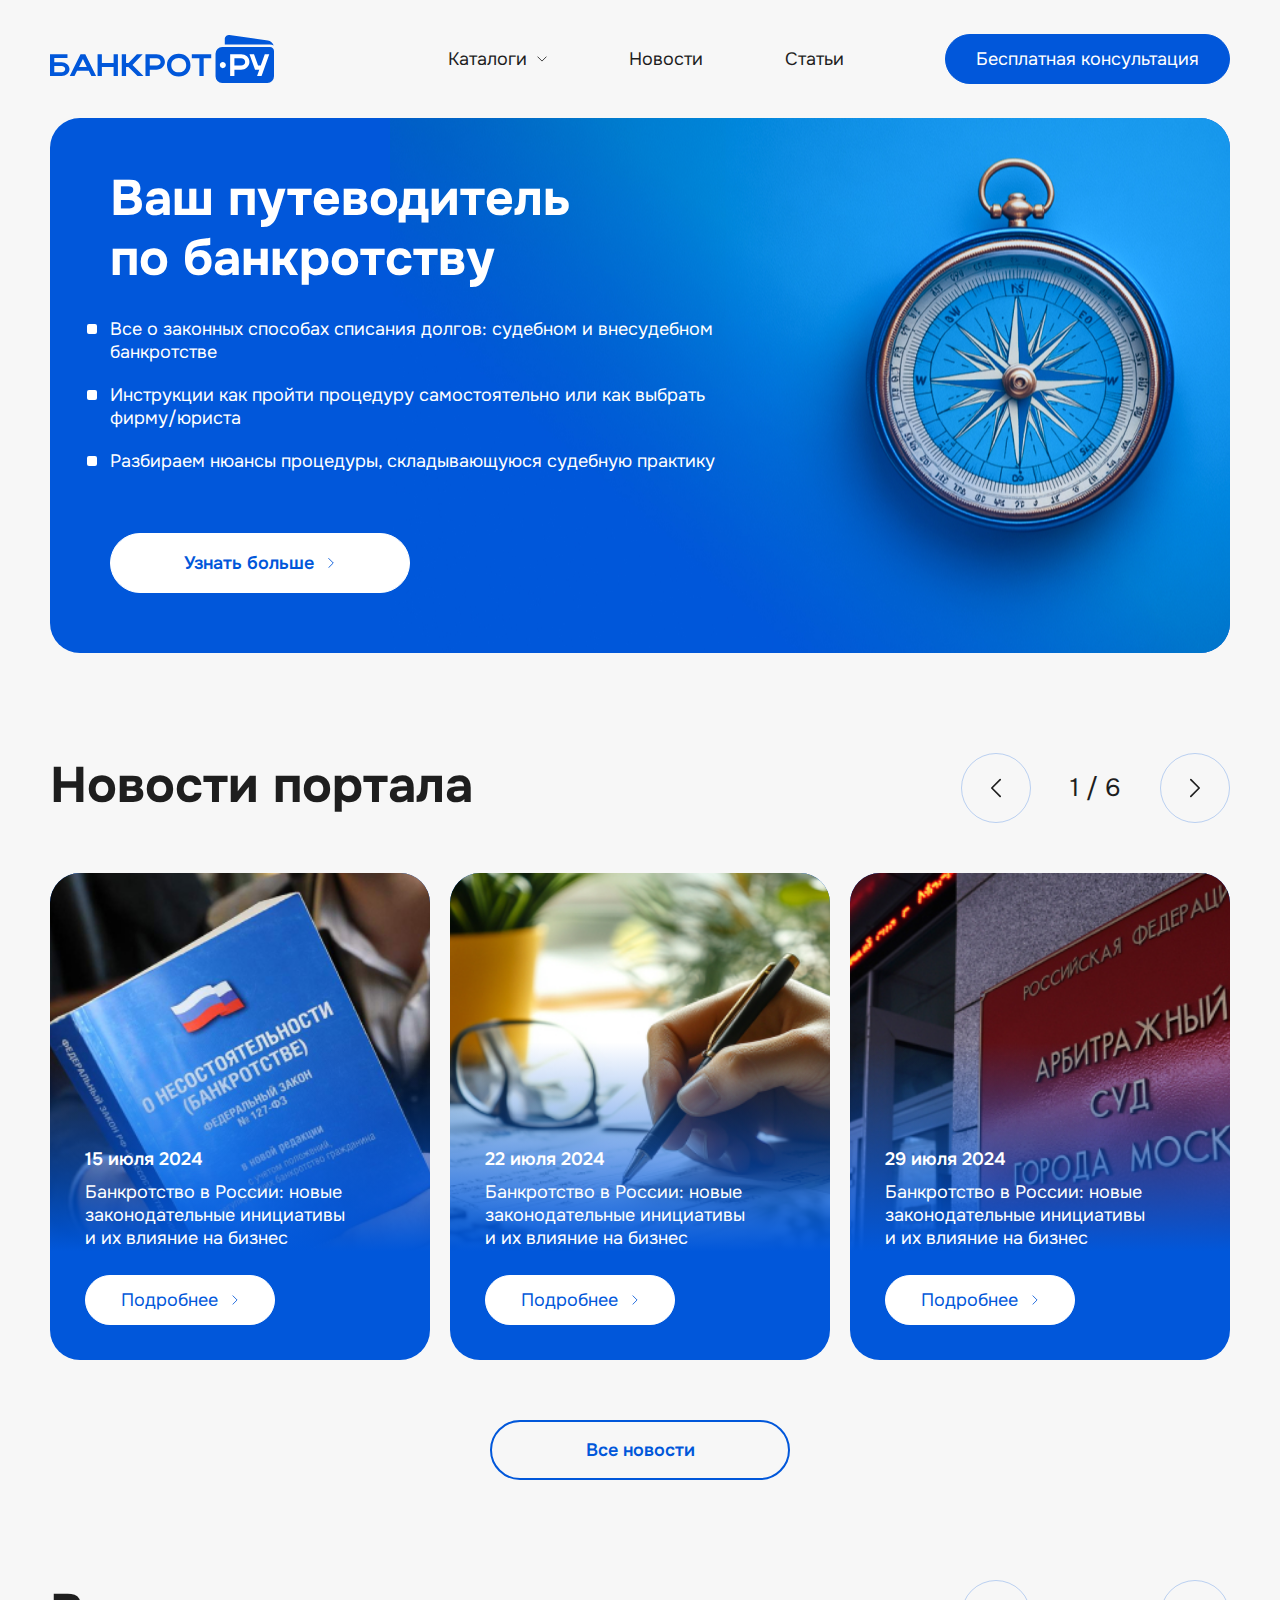
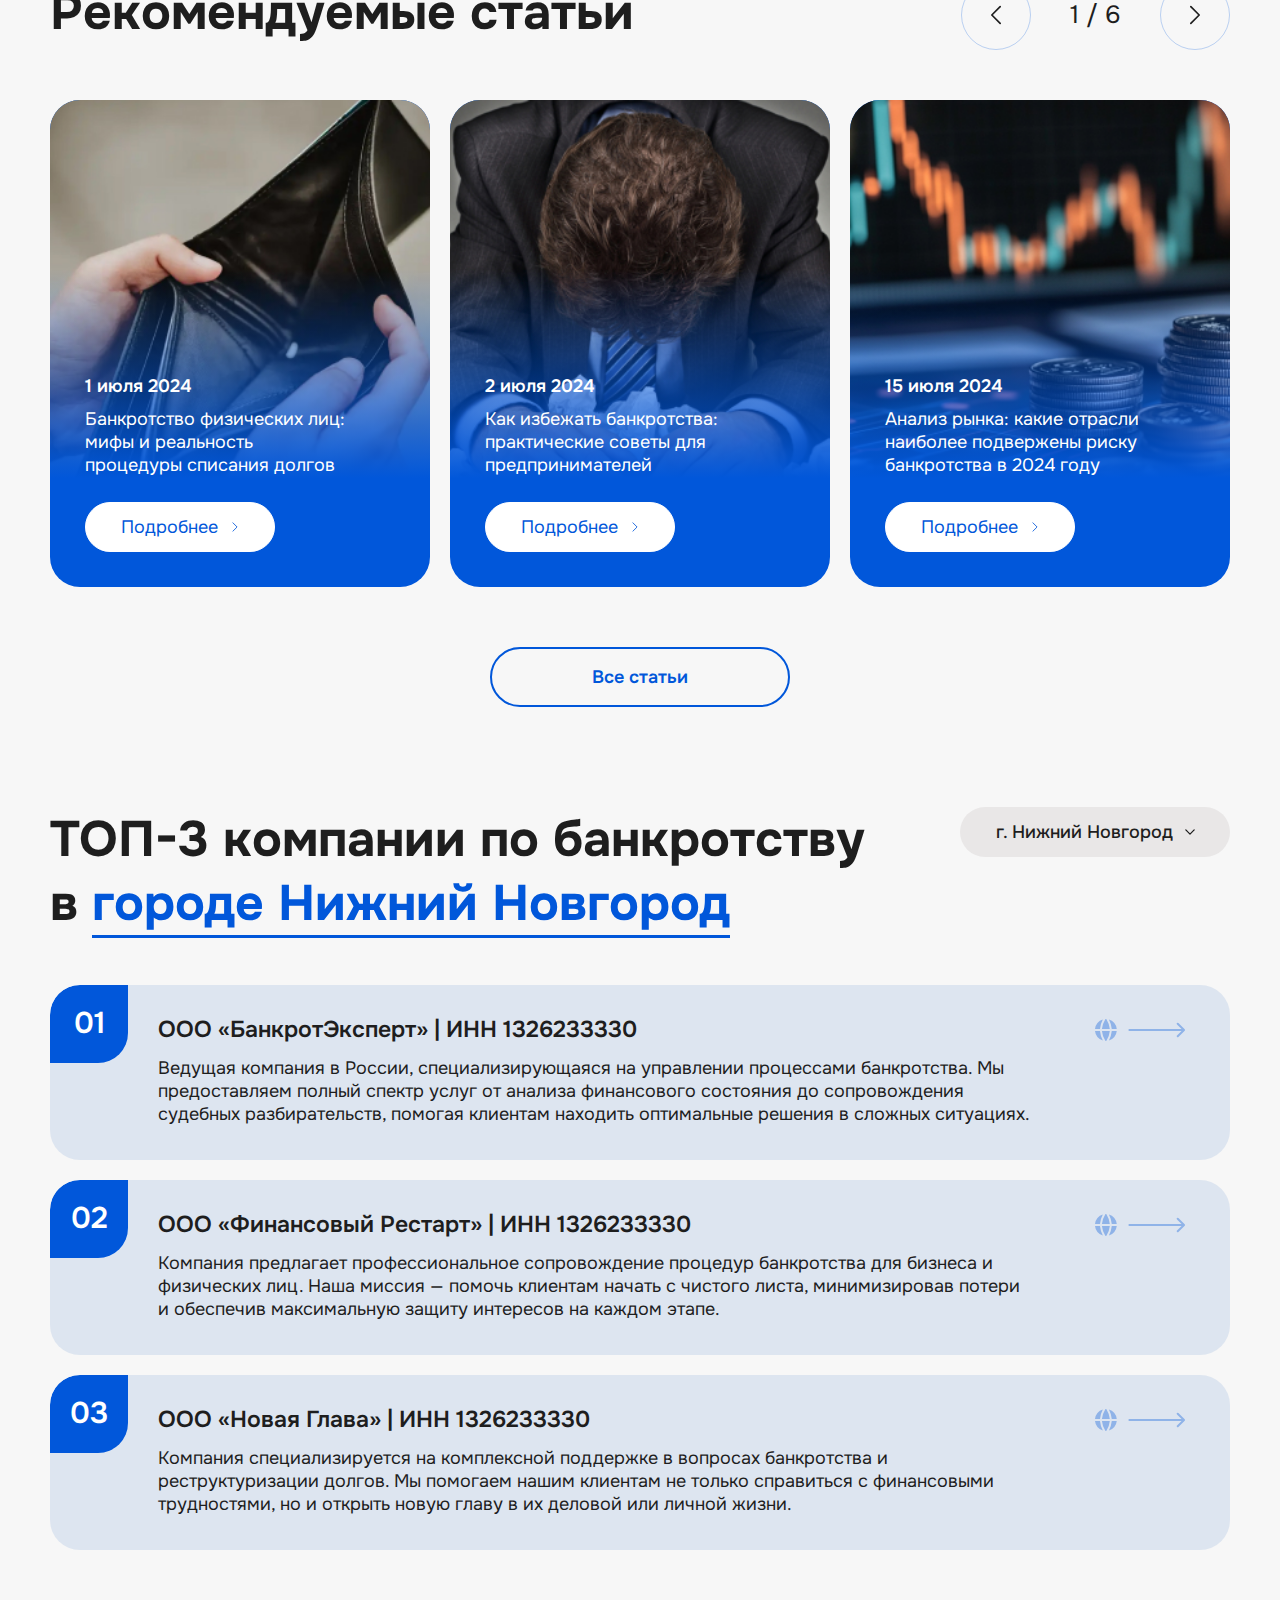
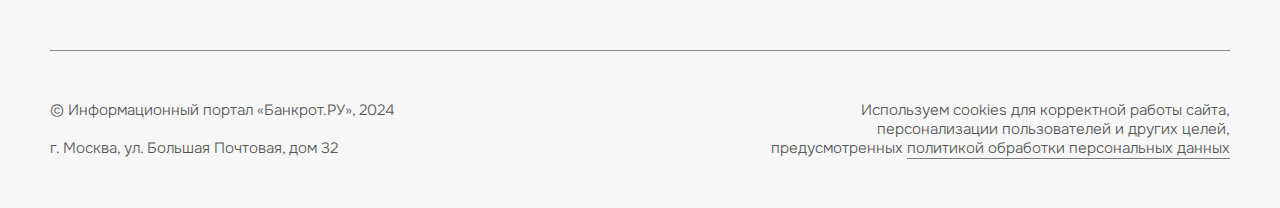
==== commit 4be677f7: "upd: Update" ====
--- a/index.html
+++ b/index.html
@@ -35,7 +35,7 @@
 					</a>
 					<nav class="nav header__nav">
 						<ul class="nav__list">
-							<li class="nav__item">
+							<li class="nav__item ">
 								<div class="nav__elem">
 									<a href="#" class="nav__link">
 										<span>Каталоги</span>
@@ -449,7 +449,83 @@
 						<div class="section-heading__group">
 							<h2 class="section-heading__title">ТОП-3 компании по банкротству <br>в <a href="#">городе Нижний Новгород</a></h2>
 						</div>
-						<div class="section-heading__group"></div>
+						<div class="section-heading__group">
+							<div class="c-sort c-sort--right section-heading__sort">
+								<button class="c-sort__trigger c-sort__trigger--sm">
+									<span>г. Нижний Новгород</span>
+									<svg>
+										<use xlink:href="img/sprite.svg#icon-caret-bold"></use>
+									</svg>
+								</button>
+								<div class="c-sort__dropdown">
+									<form action="#" class="c-sort__form">
+										<div class="c-sort__form-inner">
+											<input type="text" class="c-sort__input" placeholder="Найти город или регион">
+											<button class="c-sort__search" aria-label="Искать">
+												<svg>
+													<use xlink:href="img/sprite.svg#icon-search"></use>
+												</svg>
+											</button>
+										</div>
+									</form>
+									<div class="c-sort__scroll" data-simplebar>
+										<ul class="c-sort__list">
+											<li class="c-sort__item">
+												<a href="#" class="c-sort__value">Ангарск</a>
+											</li>
+											<li class="c-sort__item">
+												<a href="#" class="c-sort__value">Архангельск</a>
+											</li>
+											<li class="c-sort__item">
+												<a href="#" class="c-sort__value">Астрахань</a>
+											</li>
+											<li class="c-sort__item">
+												<a href="#" class="c-sort__value">Барнаул</a>
+											</li>
+											<li class="c-sort__item">
+												<a href="#" class="c-sort__value">Белгород</a>
+											</li>
+											<li class="c-sort__item">
+												<a href="#" class="c-sort__value">Бийск</a>
+											</li>
+											<li class="c-sort__item">
+												<a href="#" class="c-sort__value">Благовещенск</a>
+											</li>
+											<li class="c-sort__item">
+												<a href="#" class="c-sort__value">Братск</a>
+											</li>
+											<li class="c-sort__item">
+												<a href="#" class="c-sort__value">Брянск</a>
+											</li>
+											<li class="c-sort__item">
+												<a href="#" class="c-sort__value">Великий Новгород</a>
+											</li>
+											<li class="c-sort__item">
+												<a href="#" class="c-sort__value">Владивосток</a>
+											</li>
+											<li class="c-sort__item">
+												<a href="#" class="c-sort__value">Владикавказ</a>
+											</li>
+											<li class="c-sort__item">
+												<a href="#" class="c-sort__value">Владимир</a>
+											</li>
+											<li class="c-sort__item">
+												<a href="#" class="c-sort__value">Волгоград</a>
+											</li>
+											<li class="c-sort__item">
+												<a href="#" class="c-sort__value">Краснодар</a>
+											</li>
+											<li class="c-sort__item">
+												<a href="#" class="c-sort__value">Москва</a>
+											</li>
+											<li class="c-sort__item">
+												<a href="#" class="c-sort__value">Сочи</a>
+											</li>
+										</ul>
+									</div>
+								</div>
+							</div>
+						</div>
 					</div>
 					<div class="top-companies__wrapper">
 						<a href="#" class="top-companies-card top-companies__item">
--- a/css/app.min.css
+++ b/css/app.min.css
@@ -95,23 +95,28 @@
   transition: all 0.25s ease-in-out;
 }
 .btn > svg {
+  min-width: 28px;
+  width: 28px;
+  height: 28px;
+  color: #FFFFFF;
+}
+.btn > * + * {
+  margin-left: 12px;
+}
+.btn:focus {
+  outline: none;
+}
+.btn:hover {
+  color: #FFFFFF;
+}
+.btn--md {
+  padding: 12.5px 30px;
+  font-weight: normal;
+}
+.btn--md > svg {
   min-width: 10px;
   width: 10px;
   height: 10px;
-  color: #FFFFFF;
-}
-.btn > * + * {
-  margin-left: 12px;
-}
-.btn:focus {
-  outline: none;
-}
-.btn:hover {
-  color: #FFFFFF;
-}
-.btn--md {
-  padding: 12.5px 30px;
-  font-weight: normal;
 }
 .btn--white {
   color: #0157DA;
@@ -130,6 +135,9 @@
   background: transparent;
   border: 2px solid #0157DA;
 }
+.btn--border > svg {
+  color: #0157DA;
+}
 .btn--border:hover {
   color: #0157DA;
 }
@@ -141,7 +149,19 @@
 .btn--border-white:hover {
   color: #FFFFFF;
 }
+.btn.is--progress > svg {
+  -webkit-animation: spin 0.75s linear infinite;
+          animation: spin 0.75s linear infinite;
+}
 @media screen and (hover: hover) {
+  .btn:hover {
+    color: #FFFFFF;
+    background: #0682E0;
+    border-color: #0682E0;
+  }
+  .btn:hover > svg {
+    color: #FFFFFF;
+  }
   .btn--border:hover {
     color: #FFFFFF;
     background: #0157DA;
@@ -157,88 +177,73 @@
   }
 }
 
-.c-search-trigger__btn {
-  display: -webkit-box;
-  display: -ms-flexbox;
-  display: flex;
-  -webkit-box-align: center;
-      -ms-flex-align: center;
-          align-items: center;
+@-webkit-keyframes spin {
+  100% {
+    -webkit-transform: rotate(360deg);
+            transform: rotate(360deg);
+  }
+}
+
+@keyframes spin {
+  100% {
+    -webkit-transform: rotate(360deg);
+            transform: rotate(360deg);
+  }
+}
+.simplebar-track.simplebar-vertical {
+  top: 0;
+  right: 30px;
+  z-index: 201;
+  width: 6px;
+  height: 100%;
+  background: #EAEAEA;
+  background-clip: content-box;
+  -webkit-transition: opacity 0.25s ease-in-out, right 0.25s ease-in-out, width 0.25s ease-in-out;
+  transition: opacity 0.25s ease-in-out, right 0.25s ease-in-out, width 0.25s ease-in-out;
+  border-radius: 10px;
+}
+
+.simplebar-scrollbar {
+  height: 100%;
+}
+.simplebar-scrollbar::before {
+  top: 0;
+  right: 0;
+  bottom: 0;
+  left: 0;
+  height: 100%;
+  opacity: 1;
+  background: #0157DA;
+  border-radius: 10px;
+}
+
+.simplebar-track.simplebar-vertical .simplebar-scrollbar::before {
+  top: 0;
+  bottom: 0;
+}
+
+.simplebar-scrollbar.simplebar-visible::before {
+  opacity: 1;
+}
+
+.simplebar-track.simplebar-vertical.simplebar-hover {
+  width: 8px;
+  cursor: pointer;
+}
+
+.simplebar-content {
   padding: 0;
-  width: -webkit-fit-content;
-  width: -moz-fit-content;
-  width: fit-content;
-  font-size: 16px;
-  font-weight: 300;
-  opacity: 0.5;
-  color: #FFFFFF;
-  background: transparent;
-  border: none;
-  border-radius: 0;
-  -webkit-transition: all 0.25s ease-in-out;
-  transition: all 0.25s ease-in-out;
-}
-.c-search-trigger__btn > svg {
-  min-width: 24px;
-  width: 24px;
-  height: 24px;
-  color: #FFFFFF;
-}
-.c-search-trigger__btn > * + * {
-  margin-left: 2px;
-}
-.c-search-trigger__btn:focus {
-  outline: none;
-}
-.c-search-trigger__btn:hover {
-  color: #FFFFFF;
-}
-@media screen and (hover: hover) {
-  .c-search-trigger__btn:hover {
-    opacity: 1;
-  }
-}
-@media screen and (min-width: 1200px) and (max-width: 1919px) {
-  .c-search-trigger__btn {
-    font-size: 12px;
-  }
-  .c-search-trigger__btn > svg {
-    min-width: 16px;
-    width: 16px;
-    height: 16px;
-  }
-}
-@media screen and (min-width: 768px) and (max-width: 1199px) {
-  .c-search-trigger__btn {
-    font-size: 24px;
-    line-height: 1.1666666667;
-  }
-  .c-search-trigger__btn > * + * {
-    margin-left: 12px;
-  }
-}
-@media screen and (max-width: 767px) {
-  .c-search-trigger__btn {
-    line-height: 1.125;
-  }
-  .c-search-trigger__btn > svg {
-    min-width: 16px;
-    width: 16px;
-    height: 16px;
-  }
-  .c-search-trigger__btn > * + * {
-    margin-left: 12px;
-  }
-}
-
-.c-sort.is--active .c-sort__trigger {
-  color: #0157DA;
-  background: rgba(1, 87, 218, 0.15);
-}
-.c-sort.is--active .c-sort__trigger > svg {
-  color: #0157DA;
-}
-.c-sort__trigger {
+}
+
+.c-search__inner {
+  position: relative;
+  z-index: 1;
+}
+.c-search__btn {
+  position: absolute;
+  top: 14px;
+  left: 30px;
+  z-index: 1;
   display: -webkit-box;
   display: -ms-flexbox;
   display: flex;
@@ -248,7 +253,141 @@
   -webkit-box-pack: center;
       -ms-flex-pack: center;
           justify-content: center;
+  padding: 0;
+  min-width: 22px;
+  width: 22px;
+  height: 22px;
+  font-size: 0;
+  background: transparent;
+  border: none;
+  border-radius: 0;
+  -webkit-transition: all 0.25s ease-in-out;
+  transition: all 0.25s ease-in-out;
+}
+.c-search__btn > svg {
+  min-width: 22px;
+  width: 22px;
+  height: 22px;
+  color: #8E8E8E;
+}
+.c-search__btn:focus {
+  outline: none;
+}
+@media screen and (hover: hover) {
+  .c-search__btn:hover > svg {
+    color: #0157DA;
+  }
+}
+@media screen and (max-width: 767px) {
+  .c-search__btn {
+    top: 12px;
+    min-width: 16px;
+    width: 16px;
+    height: 16px;
+  }
+  .c-search__btn > svg {
+    min-width: 16px;
+    width: 16px;
+    height: 16px;
+  }
+}
+.c-search__input {
+  -webkit-appearance: none;
+     -moz-appearance: none;
+          appearance: none;
+  display: block;
+  padding: 12.5px 12px 12.5px 64px;
+  width: 100%;
+  font-size: 18px;
+  font-weight: 500;
+  line-height: 1.2777777778;
+  color: #1E1E1E;
+  background: #FFFFFF;
+  border: 1px solid #8E8E8E;
+  border-radius: 1000px;
+  -webkit-transition: all 0.25s ease-in-out;
+  transition: all 0.25s ease-in-out;
+}
+.c-search__input::-webkit-input-placeholder {
+  color: #8E8E8E;
+}
+.c-search__input::-moz-placeholder {
+  color: #8E8E8E;
+}
+.c-search__input:-ms-input-placeholder {
+  color: #8E8E8E;
+}
+.c-search__input::-ms-input-placeholder {
+  color: #8E8E8E;
+}
+.c-search__input::placeholder {
+  color: #8E8E8E;
+}
+.c-search__input:focus {
+  outline: none;
+  border-color: #0157DA;
+}
+@media screen and (max-width: 767px) {
+  .c-search__input {
+    padding: 9px 9px 9px 59px;
+    font-size: 16px;
+    line-height: 1.25;
+  }
+}
+
+.c-sort {
+  position: relative;
+  z-index: 10;
+}
+.c-sort--right .c-sort__dropdown {
+  right: 0;
+  left: auto;
+}
+.c-sort--sm .c-sort__dropdown {
+  min-width: 294px;
+}
+@media screen and (max-width: 767px) {
+  .c-sort--sm .c-sort__dropdown {
+    min-width: auto;
+  }
+}
+.c-sort.is--active {
+  z-index: 100;
+}
+.c-sort.is--active .c-sort__trigger {
+  color: #0157DA;
+  background: rgba(1, 87, 218, 0.15);
+}
+.c-sort.is--active .c-sort__trigger > svg {
+  color: #0157DA;
+}
+.c-sort.is--active .c-sort__trigger--sm > span + svg {
+  -webkit-transform: rotate(180deg);
+      -ms-transform: rotate(180deg);
+          transform: rotate(180deg);
+}
+.c-sort.is--active .c-sort__dropdown {
+  visibility: visible;
+  opacity: 1;
+  -webkit-transform: scale(1) translateY(0);
+      -ms-transform: scale(1) translateY(0);
+          transform: scale(1) translateY(0);
+  pointer-events: all;
+}
+.c-sort__trigger {
+  display: -webkit-box;
+  display: -ms-flexbox;
+  display: flex;
+  -webkit-box-align: center;
+      -ms-flex-align: center;
+          align-items: center;
+  -webkit-box-pack: center;
+      -ms-flex-pack: center;
+          justify-content: center;
+  overflow: hidden;
   padding: 13.5px 30px;
+  max-width: 100%;
+  width: 100%;
   font-size: 18px;
   font-weight: 500;
   line-height: 1.2777777778;
@@ -265,11 +404,23 @@
   height: 20px;
   color: #1E1E1E;
 }
+.c-sort__trigger > span {
+  display: block;
+  overflow: hidden;
+  max-width: 100%;
+  white-space: nowrap;
+  text-overflow: ellipsis;
+}
 .c-sort__trigger > * + * {
   margin-left: 12px;
 }
 .c-sort__trigger:focus {
   outline: none;
+}
+.c-sort__trigger--sm > svg {
+  min-width: 10px;
+  width: 10px;
+  height: 10px;
 }
 @media screen and (hover: hover) {
   .c-sort__trigger:hover {
@@ -288,6 +439,191 @@
   }
   .c-sort__trigger > * + * {
     margin-left: 10px;
+  }
+}
+.c-sort__dropdown {
+  position: absolute;
+  top: calc(100% + 20px);
+  left: 0;
+  z-index: 100;
+  -webkit-transform: scale(0.99) translateY(-0.7em);
+      -ms-transform: scale(0.99) translateY(-0.7em);
+          transform: scale(0.99) translateY(-0.7em);
+  display: block;
+  overflow: hidden;
+  visibility: hidden;
+  opacity: 0;
+  -webkit-transform-origin: top;
+      -ms-transform-origin: top;
+          transform-origin: top;
+  padding: 25px 30px;
+  min-width: 394px;
+  width: -webkit-fit-content;
+  width: -moz-fit-content;
+  width: fit-content;
+  background: #F7F7F7;
+  border-radius: 15px;
+  -webkit-box-shadow: 0px 4px 20px 0px rgba(0, 0, 0, 0.2);
+          box-shadow: 0px 4px 20px 0px rgba(0, 0, 0, 0.2);
+  -webkit-transition-timing-function: cubic-bezier(0.16, 1, 0.3, 1);
+          transition-timing-function: cubic-bezier(0.16, 1, 0.3, 1);
+  -webkit-transition-duration: 500ms;
+          transition-duration: 500ms;
+  -webkit-transition-property: opacity, -webkit-transform;
+  transition-property: opacity, -webkit-transform;
+  transition-property: opacity, transform;
+  transition-property: opacity, transform, -webkit-transform;
+  pointer-events: none;
+  will-change: opacity, transform;
+}
+@media screen and (max-width: 767px) {
+  .c-sort__dropdown {
+    top: calc(100% + 10px);
+    padding: 25px 20px;
+    min-width: auto;
+    width: calc(100vw - 40px);
+  }
+}
+.c-sort__form {
+  margin-bottom: 20px;
+}
+.c-sort__form-inner {
+  position: relative;
+  z-index: 1;
+}
+.c-sort__input {
+  -webkit-appearance: none;
+     -moz-appearance: none;
+          appearance: none;
+  display: block;
+  padding: 0 40px 6px 0;
+  width: 100%;
+  font-size: 18px;
+  font-weight: normal;
+  line-height: 2;
+  color: #1E1E1E;
+  background: transparent;
+  border: none;
+  border-bottom: 1px solid rgba(30, 30, 30, 0.25);
+  border-radius: 0;
+  -webkit-transition: all 0.25s ease-in-out;
+  transition: all 0.25s ease-in-out;
+}
+.c-sort__input::-webkit-input-placeholder {
+  opacity: 0.5;
+  color: #1E1E1E;
+}
+.c-sort__input::-moz-placeholder {
+  opacity: 0.5;
+  color: #1E1E1E;
+}
+.c-sort__input:-ms-input-placeholder {
+  opacity: 0.5;
+  color: #1E1E1E;
+}
+.c-sort__input::-ms-input-placeholder {
+  opacity: 0.5;
+  color: #1E1E1E;
+}
+.c-sort__input::placeholder {
+  opacity: 0.5;
+  color: #1E1E1E;
+}
+.c-sort__input:focus {
+  outline: none;
+  border-color: #0157DA;
+}
+@media screen and (max-width: 767px) {
+  .c-sort__input {
+    font-size: 16px;
+  }
+}
+.c-sort__search {
+  position: absolute;
+  bottom: 12px;
+  right: 0;
+  z-index: 10;
+  display: -webkit-box;
+  display: -ms-flexbox;
+  display: flex;
+  -webkit-box-align: center;
+      -ms-flex-align: center;
+          align-items: center;
+  -webkit-box-pack: center;
+      -ms-flex-pack: center;
+          justify-content: center;
+  min-width: 25px;
+  width: 25px;
+  height: 25px;
+  font-size: 0;
+  background: transparent;
+  border: none;
+  border-radius: 0;
+  -webkit-transition: all 0.25s ease-in-out;
+  transition: all 0.25s ease-in-out;
+}
+.c-sort__search > svg {
+  min-width: 25px;
+  width: 25px;
+  height: 25px;
+  color: rgba(30, 30, 30, 0.25);
+}
+.c-sort__search:focus {
+  outline: none;
+}
+@media screen and (hover: hover) {
+  .c-sort__search:hover > svg {
+    color: #0157DA;
+  }
+}
+@media screen and (max-width: 767px) {
+  .c-sort__search {
+    min-width: 22px;
+    width: 22px;
+    height: 22px;
+  }
+  .c-sort__search > svg {
+    min-width: 22px;
+    width: 22px;
+    height: 22px;
+  }
+}
+.c-sort__scroll {
+  overflow-x: hidden;
+  margin-right: -30px;
+  padding-right: 30px;
+  max-height: 324px;
+}
+.c-sort__scroll .simplebar-content-wrapper {
+  padding-right: 30px;
+  -webkit-clip-path: inset(0 30px 0 0);
+          clip-path: inset(0 30px 0 0);
+}
+@media screen and (max-width: 767px) {
+  .c-sort__scroll {
+    max-height: 288px;
+  }
+}
+.c-sort__value {
+  display: block;
+  width: -webkit-fit-content;
+  width: -moz-fit-content;
+  width: fit-content;
+  font-size: 18px;
+  font-weight: normal;
+  line-height: 2;
+}
+.c-sort__value.is--active {
+  color: #0157DA;
+}
+@media screen and (hover: hover) {
+  .c-sort__value:hover {
+    color: #0157DA;
+  }
+}
+@media screen and (max-width: 767px) {
+  .c-sort__value {
+    font-size: 16px;
   }
 }
 
@@ -1178,12 +1514,17 @@
     margin-bottom: 40px;
   }
 }
+@media screen and (max-width: 767px) {
+  .section-heading__group {
+    width: 100%;
+  }
+}
 .section-heading__group + .section-heading__group {
   margin-left: 40px;
 }
 @media screen and (max-width: 767px) {
   .section-heading__group + .section-heading__group {
-    display: none;
+    margin-left: 0;
   }
 }
 .section-heading__title {
@@ -1218,6 +1559,23 @@
     border-width: 2px;
   }
 }
+@media screen and (max-width: 767px) {
+  .section-heading__controls {
+    display: none;
+  }
+}
+.section-heading__sort {
+  max-width: 270px;
+  min-width: 270px;
+}
+@media screen and (max-width: 767px) {
+  .section-heading__sort {
+    margin-top: 30px;
+    max-width: none;
+    min-width: auto;
+    width: 100%;
+  }
+}
 
 .page-heading {
   margin-bottom: 60px;
@@ -1235,6 +1593,13 @@
   font-size: 50px;
   font-weight: bold;
   line-height: 1.28;
+}
+.page-heading__title a {
+  display: inline;
+  color: #0157DA;
+}
+.page-heading__title a:hover {
+  color: #0157DA;
 }
 @media screen and (min-width: 768px) and (max-width: 1199px) {
   .page-heading__title {
@@ -1246,6 +1611,9 @@
   .page-heading__title {
     font-size: 36px;
     line-height: 1.1111111111;
+  }
+  .page-heading__title--sm {
+    font-size: 32px;
   }
 }
 
@@ -1348,6 +1716,11 @@
 .main__btn {
   margin-top: 60px;
   min-width: 300px;
+}
+.main__btn > svg {
+  min-width: 10px;
+  width: 10px;
+  height: 10px;
 }
 @media screen and (max-width: 767px) {
   .main__btn {
@@ -1611,6 +1984,11 @@
   background: #0157DA;
   border-radius: 30px 0;
 }
+@media screen and (hover: hover) {
+  .top-companies-card:hover .top-companies-card__view {
+    opacity: 1;
+  }
+}
 @media screen and (max-width: 767px) {
   .top-companies-card {
     padding: 88px 20px 60px;
@@ -2083,4 +2461,403 @@
   .news-card__title {
     margin-top: 16px;
   }
+}
+
+.catalog__top {
+  display: -webkit-box;
+  display: -ms-flexbox;
+  display: flex;
+  -webkit-box-align: center;
+      -ms-flex-align: center;
+          align-items: center;
+  -webkit-box-pack: justify;
+      -ms-flex-pack: justify;
+          justify-content: space-between;
+  margin-bottom: 40px;
+}
+@media screen and (max-width: 1023px) {
+  .catalog__top {
+    -webkit-box-orient: vertical;
+    -webkit-box-direction: normal;
+        -ms-flex-direction: column;
+            flex-direction: column;
+    -webkit-box-align: start;
+        -ms-flex-align: start;
+            align-items: flex-start;
+  }
+}
+.catalog__search {
+  max-width: 414px;
+  width: 100%;
+}
+@media screen and (min-width: 1024px) and (max-width: 1199px) {
+  .catalog__search {
+    max-width: 350px;
+  }
+}
+@media screen and (max-width: 1023px) {
+  .catalog__search {
+    margin-bottom: 20px;
+    max-width: none;
+  }
+}
+.catalog__subtitle {
+  display: block;
+  width: -webkit-fit-content;
+  width: -moz-fit-content;
+  width: fit-content;
+  font-size: 18px;
+  font-weight: 500;
+  line-height: 1.2777777778;
+}
+@media screen and (max-width: 1023px) {
+  .catalog__subtitle {
+    -webkit-box-ordinal-group: 2;
+        -ms-flex-order: 1;
+            order: 1;
+    margin-top: 24px;
+  }
+}
+@media screen and (max-width: 767px) {
+  .catalog__subtitle {
+    margin-right: auto;
+    margin-left: auto;
+    font-size: 16px;
+    line-height: 1.25;
+  }
+  .catalog__subtitle .hidden {
+    display: none;
+  }
+}
+.catalog__top-inner {
+  display: -webkit-box;
+  display: -ms-flexbox;
+  display: flex;
+  -webkit-box-align: center;
+      -ms-flex-align: center;
+          align-items: center;
+  width: -webkit-fit-content;
+  width: -moz-fit-content;
+  width: fit-content;
+}
+@media screen and (max-width: 1023px) {
+  .catalog__top-inner {
+    width: 100%;
+  }
+}
+@media screen and (max-width: 767px) {
+  .catalog__top-inner {
+    -webkit-box-orient: vertical;
+    -webkit-box-direction: normal;
+        -ms-flex-direction: column;
+            flex-direction: column;
+  }
+}
+.catalog__sort {
+  max-width: 320px;
+}
+@media screen and (max-width: 767px) {
+  .catalog__sort {
+    max-width: none;
+    width: 100%;
+  }
+  .catalog__sort .c-sort__trigger {
+    width: 100%;
+  }
+}
+.catalog__sort + .catalog__sort {
+  margin-left: 20px;
+}
+@media screen and (min-width: 1024px) and (max-width: 1199px) {
+  .catalog__sort + .catalog__sort {
+    margin-left: 10px;
+  }
+}
+@media screen and (max-width: 767px) {
+  .catalog__sort + .catalog__sort {
+    margin-top: 10px;
+    margin-left: 0;
+  }
+}
+.catalog__item {
+  width: 100%;
+}
+.catalog__item + .catalog__item {
+  margin-top: 20px;
+}
+.catalog__more {
+  margin: 60px auto 0;
+  min-width: 300px;
+}
+@media screen and (max-width: 767px) {
+  .catalog__more {
+    margin-top: 50px;
+    min-width: auto;
+    width: 100%;
+  }
+}
+
+.catalog-card {
+  display: -webkit-box;
+  display: -ms-flexbox;
+  display: flex;
+  -webkit-box-orient: vertical;
+  -webkit-box-direction: normal;
+      -ms-flex-direction: column;
+          flex-direction: column;
+  -webkit-box-pack: center;
+      -ms-flex-pack: center;
+          justify-content: center;
+  overflow: hidden;
+  padding: 25px 40px;
+  background: rgba(196, 211, 233, 0.5);
+  border-radius: 25px;
+}
+@media screen and (min-width: 1024px) {
+  .catalog-card {
+    min-height: 142px;
+  }
+}
+@media screen and (max-width: 767px) {
+  .catalog-card {
+    padding: 40px 20px;
+  }
+}
+.catalog-card__wrapper {
+  display: -webkit-box;
+  display: -ms-flexbox;
+  display: flex;
+  -webkit-box-align: center;
+      -ms-flex-align: center;
+          align-items: center;
+}
+@media screen and (max-width: 1023px) {
+  .catalog-card__wrapper {
+    -webkit-box-orient: vertical;
+    -webkit-box-direction: normal;
+        -ms-flex-direction: column;
+            flex-direction: column;
+    -webkit-box-align: start;
+        -ms-flex-align: start;
+            align-items: flex-start;
+  }
+}
+@media screen and (min-width: 1200px) {
+  .catalog-card__block:first-child {
+    max-width: 335px;
+  }
+  .catalog-card__block:first-child + .catalog-card__block {
+    margin-left: 92px;
+  }
+  .catalog-card__block + .catalog-card__block {
+    margin-left: 47px;
+  }
+  .catalog-card__block--long {
+    min-width: 335px;
+  }
+}
+@media screen and (min-width: 1024px) and (max-width: 1199px) {
+  .catalog-card__block:first-child {
+    max-width: 335px;
+  }
+  .catalog-card__block:first-child + .catalog-card__block {
+    margin-left: 82px;
+  }
+  .catalog-card__block--short:first-child + .catalog-card__block {
+    margin-left: 34px;
+  }
+  .catalog-card__block + .catalog-card__block {
+    margin-left: 34px;
+  }
+  .catalog-card__block:nth-child(2) {
+    min-width: 252px;
+  }
+  .catalog-card__block--short {
+    min-width: 210px;
+  }
+}
+@media screen and (max-width: 1023px) {
+  .catalog-card__block + .catalog-card__block {
+    margin-top: 30px;
+  }
+}
+.catalog-card__title {
+  display: block;
+  width: -webkit-fit-content;
+  width: -moz-fit-content;
+  width: fit-content;
+  font-size: 22px;
+  font-weight: 500;
+  line-height: 1.5;
+}
+@media screen and (min-width: 1024px) and (max-width: 1199px) {
+  .catalog-card__title--sm {
+    font-size: 18px;
+  }
+}
+@media screen and (max-width: 767px) {
+  .catalog-card__title {
+    font-size: 20px;
+    line-height: 1.1;
+  }
+}
+.catalog-card__link {
+  display: block;
+  width: -webkit-fit-content;
+  width: -moz-fit-content;
+  width: fit-content;
+  font-size: 22px;
+  font-weight: 500;
+  line-height: 1.5;
+  color: rgba(1, 87, 218, 0.5);
+  border-bottom: 1px solid rgba(1, 87, 218, 0.5);
+}
+.catalog-card__link:hover {
+  color: rgba(1, 87, 218, 0.5);
+}
+@media screen and (hover: hover) {
+  .catalog-card__link:hover {
+    color: #0157DA;
+    border-color: #0157DA;
+  }
+}
+@media screen and (min-width: 1024px) and (max-width: 1199px) {
+  .catalog-card__link {
+    margin-top: 17px;
+    font-size: 18px;
+  }
+}
+@media screen and (max-width: 767px) {
+  .catalog-card__link {
+    margin-top: 6px;
+    font-size: 20px;
+    line-height: 1.1;
+  }
+}
+.catalog-card__info {
+  margin-top: 24px;
+}
+@media screen and (max-width: 767px) {
+  .catalog-card__info {
+    margin-top: 30px;
+  }
+}
+.catalog-card__elems {
+  display: -webkit-box;
+  display: -ms-flexbox;
+  display: flex;
+  -ms-flex-wrap: wrap;
+      flex-wrap: wrap;
+  gap: 20px 34px;
+}
+.catalog-card__elems + .catalog-card__elems {
+  margin-top: 20px;
+}
+.catalog-card__elem {
+  display: -webkit-box;
+  display: -ms-flexbox;
+  display: flex;
+  -webkit-box-align: start;
+      -ms-flex-align: start;
+          align-items: flex-start;
+  width: -webkit-fit-content;
+  width: -moz-fit-content;
+  width: fit-content;
+  font-size: 18px;
+  font-weight: normal;
+}
+.catalog-card__elem > svg {
+  min-width: 22px;
+  width: 22px;
+  height: 22px;
+  color: rgba(1, 87, 218, 0.35);
+}
+.catalog-card__elem > * + * {
+  margin-left: 14px;
+}
+.catalog-card__elem > span > a, .catalog-card__elem > span > span {
+  text-decoration: underline;
+}
+@media screen and (hover: hover) {
+  .catalog-card__elem[href]:hover {
+    color: rgba(1, 87, 218, 0.35);
+  }
+}
+@media screen and (max-width: 767px) {
+  .catalog-card__elem {
+    font-size: 16px;
+  }
+  .catalog-card__elem > svg {
+    min-width: 20px;
+    width: 20px;
+    height: 20px;
+  }
+  .catalog-card__elem > * + * {
+    margin-left: 12px;
+  }
+}
+
+.loader {
+  display: block;
+  margin: 40px auto 0;
+  width: -webkit-fit-content;
+  width: -moz-fit-content;
+  width: fit-content;
+}
+.loader.is--hidden {
+  display: none;
+}
+.loader__spinner {
+  width: 60px;
+  height: 60px;
+  -webkit-animation: rotate 2s linear infinite;
+          animation: rotate 2s linear infinite;
+}
+.loader__spinner circle {
+  stroke: #0157DA;
+  stroke-linecap: round;
+  -webkit-animation: dash 1.5s ease-in-out infinite;
+          animation: dash 1.5s ease-in-out infinite;
+}
+
+@-webkit-keyframes rotate {
+  100% {
+    -webkit-transform: rotate(360deg);
+            transform: rotate(360deg);
+  }
+}
+
+@keyframes rotate {
+  100% {
+    -webkit-transform: rotate(360deg);
+            transform: rotate(360deg);
+  }
+}
+@-webkit-keyframes dash {
+  0% {
+    stroke-dasharray: 1, 150;
+    stroke-dashoffset: 0;
+  }
+  50% {
+    stroke-dasharray: 90, 150;
+    stroke-dashoffset: -35;
+  }
+  100% {
+    stroke-dasharray: 90, 150;
+    stroke-dashoffset: -125;
+  }
+}
+@keyframes dash {
+  0% {
+    stroke-dasharray: 1, 150;
+    stroke-dashoffset: 0;
+  }
+  50% {
+    stroke-dasharray: 90, 150;
+    stroke-dashoffset: -35;
+  }
+  100% {
+    stroke-dasharray: 90, 150;
+    stroke-dashoffset: -125;
+  }
 }